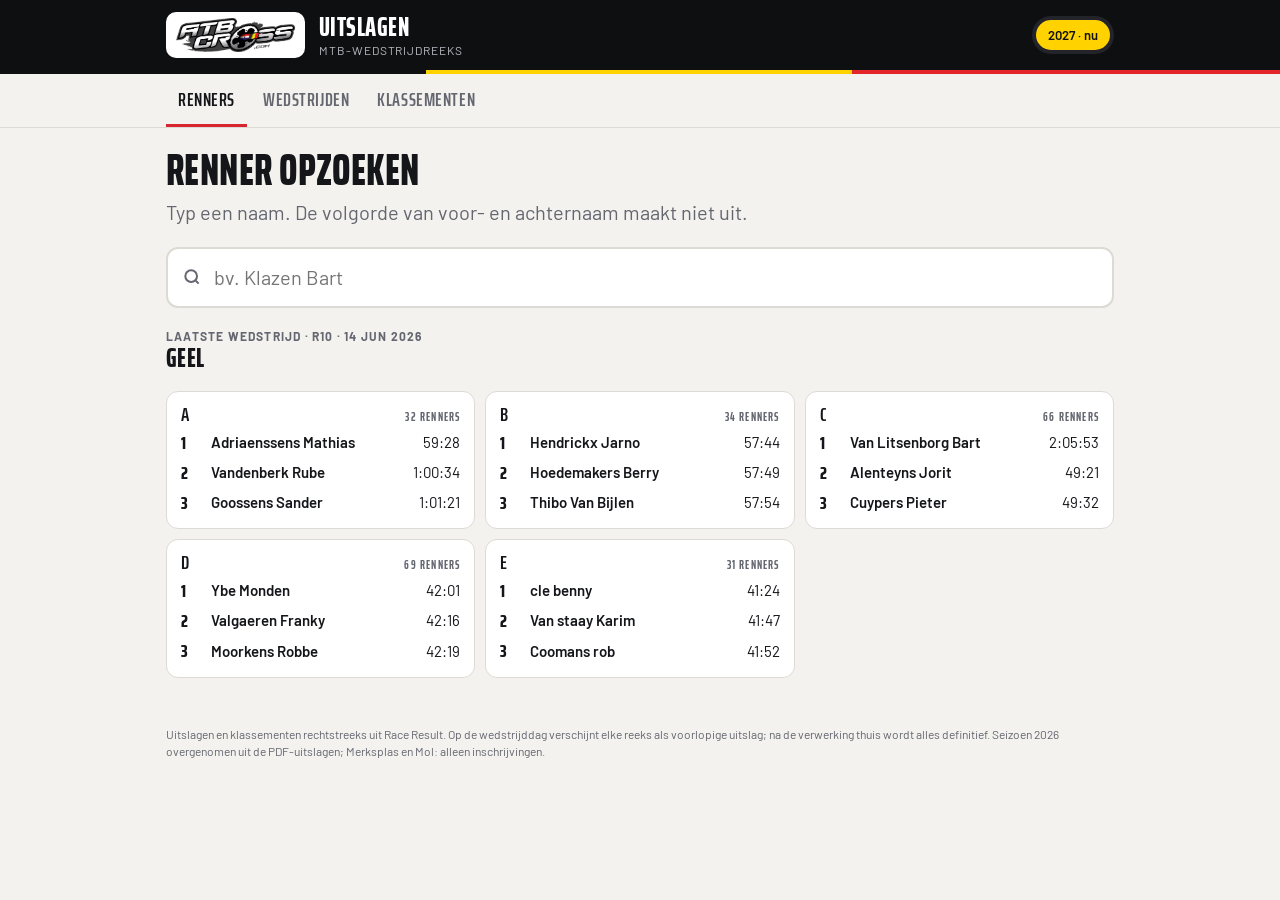
==== index.html @ d796a9c0 "Add files via upload" ====
<!doctype html>
<html lang="nl">
<head>
<meta charset="utf-8">
<meta name="viewport" content="width=device-width,initial-scale=1,viewport-fit=cover">
<title>ATB Cross Uitslagen</title>
<meta name="description" content="Uitslagen en klassementen van ATB Cross, live op de wedstrijddag.">
<link rel="icon" href="icons/icon-192.png">
<link rel="manifest" href="manifest.webmanifest">
<meta name="theme-color" content="#111111">
<link rel="apple-touch-icon" href="icons/apple-touch-icon.png">
<meta name="apple-mobile-web-app-capable" content="yes">
<meta name="mobile-web-app-capable" content="yes">
<meta name="apple-mobile-web-app-status-bar-style" content="black">
<meta name="apple-mobile-web-app-title" content="ATB Cross">
<link rel="preconnect" href="https://fonts.googleapis.com">
<link rel="stylesheet" href="https://fonts.googleapis.com/css2?family=Saira+Extra+Condensed:ital,wght@0,600;0,800;1,800&family=Barlow:wght@400;500;600;700&display=swap">
<style>
/* Layout: kop met logo + seizoen, tabbalk, één kolom inhoud (max 980px); stuurbord-nummers als herkenbaar detail */
:root {
  --bg: #F3F2EE;          /* krijtgrijs, lichte gele zweem */
  --surface: #FFFFFF;
  --ink: #15161A;
  --muted: #646670;
  --line: #DCDAD2;
  --plate: #FFD200;       /* Belgisch geel, zoals in het logo */
  --plate-ink: #111111;
  --red: #D7262D;
  --dag: #C2620A;         /* dagrenner */
  --dag-bg: #FFF0DD;
  --gold: #C9A227; --silver: #9AA0A6; --bronze: #B0723A;
  --head: #0E0F11; --head-ink: #FFFFFF;
  --f-display: "Saira Extra Condensed", "Arial Narrow", "Roboto Condensed", sans-serif;
  --f-body: "Barlow", "Segoe UI", system-ui, sans-serif;
}
@media (prefers-color-scheme: dark) { :root:not([data-theme="light"]) {
  --bg: #111215; --surface: #1B1C21; --ink: #EDEDEA; --muted: #A1A3AB; --line: #2E3038;
  --plate: #FFD200; --plate-ink: #111111; --red: #FF5A5F; --dag: #FFAA55; --dag-bg: #3A2A16;
  --head: #000000; --head-ink: #FFFFFF; color-scheme: dark } }
:root[data-theme="dark"] {
  --bg: #111215; --surface: #1B1C21; --ink: #EDEDEA; --muted: #A1A3AB; --line: #2E3038;
  --plate: #FFD200; --plate-ink: #111111; --red: #FF5A5F; --dag: #FFAA55; --dag-bg: #3A2A16;
  --head: #000000; --head-ink: #FFFFFF; color-scheme: dark }

* { box-sizing: border-box }
body { margin: 0; background: var(--bg); color: var(--ink); font-family: var(--f-body); font-size: 15px; line-height: 1.45 }
body::before { content: ""; position: fixed; inset: 0 0 auto; height: env(safe-area-inset-top, 0px); z-index: 10; background: var(--head) }
.wrap { max-width: 980px; margin: 0 auto; padding-left: max(16px, env(safe-area-inset-left, 0px)); padding-right: max(16px, env(safe-area-inset-right, 0px)) }

header.top { background: var(--head); color: var(--head-ink) }
header.top .wrap { display: flex; align-items: center; gap: 14px; padding-block: 12px; flex-wrap: wrap }
.logo { background: #FFFFFF; border-radius: 10px; padding: 6px 10px; display: flex; align-items: center }
.logo img { height: 34px; display: block }
.brand { display: flex; flex-direction: column; line-height: 1 }
.brand b { font-family: var(--f-display); font-weight: 800; font-size: 26px; letter-spacing: .02em; text-transform: uppercase }
.brand span { font-size: 12px; color: #B9BBC2; letter-spacing: .08em; text-transform: uppercase; margin-top: 4px }
.seizoen { margin-left: auto; display: flex; gap: 6px; background: #22242A; padding: 4px; border-radius: 999px }
.seizoen button { all: unset; cursor: pointer; padding: 6px 12px; border-radius: 999px; font-weight: 600; font-size: 13px; color: #C9CBD1 }
.seizoen button[aria-pressed="true"] { background: var(--plate); color: var(--plate-ink) }
.seizoen button:focus-visible { outline: 2px solid var(--plate); outline-offset: 2px }
.stripe { height: 4px; background: linear-gradient(90deg, #0E0F11 0 33.3%, #FFD200 33.3% 66.6%, #E3242B 66.6%) }

nav.tabs { position: sticky; top: env(safe-area-inset-top, 0px); z-index: 5; background: var(--bg); border-bottom: 1px solid var(--line) }
nav.tabs .wrap { display: flex; gap: 4px; overflow-x: auto }
nav.tabs button { all: unset; cursor: pointer; padding: 12px 12px 10px; font-family: var(--f-display); font-weight: 600; font-size: 19px; letter-spacing: .03em; text-transform: uppercase; color: var(--muted); border-bottom: 3px solid transparent; white-space: nowrap }
nav.tabs button[aria-selected="true"] { color: var(--ink); border-bottom-color: var(--red) }
nav.tabs button:focus-visible { outline: 2px solid var(--red); outline-offset: -2px }

main .wrap { padding-block: 20px 48px; display: flex; flex-direction: column; gap: 20px }
h1, h2, h3 { font-family: var(--f-display); font-weight: 800; text-transform: uppercase; letter-spacing: .01em; line-height: 1; margin: 0; text-wrap: balance }
h1 { font-size: clamp(30px, 6vw, 44px) }
h2 { font-size: 26px }
h3 { font-size: 20px; font-weight: 600 }
.sub { color: var(--muted); margin: 6px 0 0; font-size: 20px; line-height: 1.45 }
.eyebrow { font-size: 12px; font-weight: 700; letter-spacing: .1em; text-transform: uppercase; color: var(--muted) }

.zoek { position: relative }
.zoek input { width: 100%; font: inherit; font-size: 20px; padding: 14px 16px 14px 46px; border-radius: 12px; border: 2px solid var(--line); background: var(--surface); color: var(--ink) }
.zoek input:focus { outline: none; border-color: var(--plate) }
.zoek svg { position: absolute; left: 16px; top: 50%; transform: translateY(-50%); width: 20px; height: 20px; color: var(--muted) }

.lijst { background: var(--surface); border: 1px solid var(--line); border-radius: 12px; overflow: hidden }
.lijst > * + * { border-top: 1px solid var(--line) }
.item { display: grid; grid-template-columns: auto 1fr auto; gap: 12px; align-items: center; padding: 10px 14px; cursor: pointer; background: none; border: 0; width: 100%; text-align: left; font: inherit; color: inherit }
.item:hover, .item:focus-visible { background: color-mix(in srgb, var(--plate) 14%, var(--surface)); outline: none }
.item .naam { font-weight: 600; min-width: 0 }
.item .meta { color: var(--muted); font-size: 13px }
.item .rechts { text-align: right; font-size: 13px; color: var(--muted); font-variant-numeric: tabular-nums }

/* stuurbord: geel bord met zwart nummer */
.plate { display: inline-flex; align-items: center; justify-content: center; min-width: 46px; height: 32px; padding: 0 6px; border-radius: 6px 6px 10px 10px; background: var(--plate); color: var(--plate-ink); font-family: var(--f-display); font-weight: 800; font-size: 20px; font-variant-numeric: tabular-nums; border: 2px solid #111; box-shadow: inset 0 -3px 0 rgba(0,0,0,.12) }
.plate.dag { background: #FFFFFF; border-style: dashed }
.chip { display: inline-block; font-size: 11px; font-weight: 700; letter-spacing: .06em; text-transform: uppercase; padding: 2px 7px; border-radius: 999px; border: 1px solid var(--line); color: var(--muted); white-space: nowrap }
.chip.dag { background: var(--dag-bg); color: var(--dag); border-color: transparent }
.chip.kl { color: var(--ink) }

.profiel { display: flex; flex-direction: column; gap: 18px }
.profiel-kop { display: flex; gap: 16px; align-items: flex-start; flex-wrap: wrap }
.profiel-kop .info { min-width: 0; flex: 1 }
.terug { all: unset; cursor: pointer; color: var(--muted); font-weight: 600; font-size: 14px }
.terug:focus-visible { outline: 2px solid var(--red) }
.cijfers { display: grid; grid-template-columns: repeat(4, minmax(0, 1fr)); gap: 10px }
.cijfer { background: var(--surface); border: 1px solid var(--line); border-radius: 12px; padding: 12px 14px }
.cijfer b { display: block; font-family: var(--f-display); font-weight: 800; font-size: 34px; line-height: 1; font-variant-numeric: tabular-nums }
.cijfer span { font-size: 12px; color: var(--muted); text-transform: uppercase; letter-spacing: .06em; font-weight: 600 }
.cijfer.dag b { color: var(--dag) }
@media (max-width: 560px) { .cijfers { grid-template-columns: repeat(2, minmax(0, 1fr)) } }

.seizoensblok { display: flex; flex-direction: column; gap: 10px }
.seizoensblok.vorig { opacity: .92 }
.seizoenslabel { display: flex; align-items: center; gap: 10px }
.seizoenslabel .chip.nu { background: var(--plate); color: var(--plate-ink); border-color: transparent }

.tabel-wrap { overflow-x: auto; background: var(--surface); border: 1px solid var(--line); border-radius: 12px }
table { width: 100%; border-collapse: collapse; font-variant-numeric: tabular-nums }
th { text-align: left; font-size: 11px; letter-spacing: .08em; text-transform: uppercase; color: var(--muted); font-weight: 700; padding: 10px 12px; border-bottom: 1px solid var(--line); white-space: nowrap }
td { padding: 8px 12px; border-bottom: 1px solid var(--line); vertical-align: middle }
tr:last-child td { border-bottom: 0 }
td.pl { font-family: var(--f-display); font-weight: 800; font-size: 22px; width: 52px }
td.pl.p1 { color: var(--gold) } td.pl.p2 { color: var(--silver) } td.pl.p3 { color: var(--bronze) }
td.r, th.r { text-align: right; white-space: nowrap }
td.naamcel { font-weight: 600; min-width: 160px }
td.naamcel button { all: unset; cursor: pointer; border-bottom: 1px dotted var(--muted) }
td.naamcel button:hover, td.naamcel button:focus-visible { color: var(--red); border-bottom-color: var(--red) }
td.club { color: var(--muted); font-size: 13px }
tr.dagrij td { background: var(--dag-bg) }

.wedstrijden { display: grid; grid-template-columns: repeat(auto-fill, minmax(200px, 1fr)); gap: 10px }
.wedstrijd { all: unset; cursor: pointer; background: var(--surface); border: 1px solid var(--line); border-radius: 12px; padding: 12px 14px; display: flex; flex-direction: column; gap: 4px }
.wedstrijd:hover, .wedstrijd:focus-visible { border-color: var(--plate); outline: none }
.wedstrijd .nr { font-family: var(--f-display); font-weight: 800; color: var(--red); font-size: 15px; letter-spacing: .06em }
.wedstrijd .pl { font-family: var(--f-display); font-weight: 800; font-size: 24px; text-transform: uppercase; line-height: 1 }
.wedstrijd .meta { font-size: 13px; color: var(--muted) }
.wedstrijd[aria-current="true"] { border-color: var(--red); box-shadow: inset 0 0 0 1px var(--red) }

.klassen { display: flex; gap: 6px; flex-wrap: wrap }
.klassen button { all: unset; cursor: pointer; padding: 6px 14px; border-radius: 8px; border: 1px solid var(--line); background: var(--surface); font-family: var(--f-display); font-weight: 800; font-size: 18px }
.klassen button[aria-pressed="true"] { background: var(--ink); color: var(--bg); border-color: var(--ink) }
.klassen button:focus-visible { outline: 2px solid var(--red); outline-offset: 2px }

.podiums { display: grid; grid-template-columns: repeat(auto-fill, minmax(260px, 1fr)); gap: 10px }
.podium { background: var(--surface); border: 1px solid var(--line); border-radius: 12px; padding: 12px 14px; display: flex; flex-direction: column; gap: 6px }
.podium h3 { display: flex; justify-content: space-between; align-items: baseline }
.podium ol { list-style: none; margin: 0; padding: 0; display: flex; flex-direction: column; gap: 4px }
.podium li { display: grid; grid-template-columns: 22px 1fr auto; gap: 8px; align-items: center }
.podium li b { font-family: var(--f-display); font-weight: 800; font-size: 18px }
.podium li button { all: unset; cursor: pointer; font-weight: 600; min-width: 0; overflow: hidden; text-overflow: ellipsis; white-space: nowrap }
.podium li button:hover, .podium li button:focus-visible { color: var(--red) }

.leeg { background: var(--surface); border: 1px dashed var(--line); border-radius: 12px; padding: 22px; color: var(--muted) }
.leeg h3 { color: var(--ink); margin-bottom: 6px }
.info-kaarten { display: grid; grid-template-columns: repeat(auto-fit, minmax(230px, 1fr)); gap: 10px }
.info-kaarten .leeg p { margin: 6px 0 0 }
footer { color: var(--muted); font-size: 12px; padding-block: 0 32px }
@media (prefers-reduced-motion: no-preference) { .fade { animation: fade .18s ease-out } @keyframes fade { from { opacity: .4 } to { opacity: 1 } } }

/* live-balk, voorlopig, klassementen */
.live:empty { display: none }
.live { background: #FFF4D6; color: #3B2F00; border-bottom: 1px solid #F0D27A; font-size: 17px }
.live .wrap { display: flex; align-items: center; gap: 8px; padding-block: 8px; flex-wrap: wrap }
.live button { all: unset; cursor: pointer; margin-left: auto; font-weight: 700; background: #111; color: #FFD200; padding: 4px 12px; border-radius: 999px }
.live button:focus-visible { outline: 2px solid var(--red); outline-offset: 2px }
.puls { width: 10px; height: 10px; border-radius: 50%; background: var(--red); flex: none }
@media (prefers-reduced-motion: no-preference) { .puls { animation: puls 1.4s ease-in-out infinite } @keyframes puls { 50% { opacity: .25 } } }
.chip.voorlopig { background: #FFF0DD; color: #A0520A; border-color: transparent }
.melding { background: #FFF0DD; color: #6B3A08; border-radius: 12px; padding: 14px 18px; font-size: 19px; line-height: 1.5 }
.klassen button small { font-family: var(--f-body); font-weight: 500; font-size: 12px; opacity: .7 }
.klassen .stip { display: inline-block; width: 8px; height: 8px; border-radius: 50%; background: #E08A1E; margin-left: 6px; vertical-align: middle }
.soorten { display: flex; gap: 6px; flex-wrap: wrap }
.soorten button { all: unset; cursor: pointer; padding: 8px 16px; border-radius: 999px; border: 1px solid var(--line); background: var(--surface); font-weight: 700; font-size: 14px }
.soorten button[aria-selected="true"] { background: var(--plate); color: var(--plate-ink); border-color: #111 }
.soorten button:focus-visible { outline: 2px solid var(--red); outline-offset: 2px }
.uitleg { color: var(--ink); font-size: 19px; line-height: 1.55; max-width: 72ch }
@media (max-width: 560px) { .sub, .uitleg, .melding { font-size: 17px } }
table.stand td.r, table.stand th.r { padding-inline: 8px }
td.totaal { font-family: var(--f-display); font-weight: 800; font-size: 20px }
td.telt-niet { color: var(--muted); text-decoration: line-through; opacity: .7 }
td.wissel { font-style: italic }
tr.onofficieel td { color: var(--muted) }
tr.onofficieel .plate { opacity: .6 }
tr.scheiding td { background: var(--bg); font-size: 12px; font-weight: 700; letter-spacing: .06em; text-transform: uppercase; color: var(--muted) }
.link { all: unset; cursor: pointer; font-weight: 600 }
.link:hover, .link:focus-visible { color: var(--red) }
td .meta { color: var(--muted); font-size: 12px; font-weight: 400 }
table.rondes td.ronde { color: var(--muted); font-size: 13px; padding-inline: 7px }
table.rondes td.tijd { font-weight: 700 }
@media (max-width: 560px) { table.rondes .nrcol, table.rondes .catcol { display: none } table.rondes td, table.rondes th { padding-inline: 6px } }
.snelst { background: var(--plate); color: var(--plate-ink); border-radius: 4px; padding: 1px 5px; font-weight: 700 }
@media (max-width: 560px) { table.stand .nrcol { display: none } table.stand td, table.stand th { padding-inline: 6px } td.naamcel { min-width: 130px } }
</style>
</head>
<body>
<header class="top">
  <div class="wrap">
    <div class="logo"><img alt="ATB Cross" src="logo.png"></div>
    <div class="brand"><b>Uitslagen</b><span>MTB-wedstrijdreeks</span></div>
    <div class="seizoen" role="group" aria-label="Seizoen" id="seizoenen"></div>
  </div>
  <div class="stripe"></div>
</header>
<div class="live" id="live" aria-live="polite"></div>
<nav class="tabs" aria-label="Onderdelen"><div class="wrap" role="tablist" id="tabs"></div></nav>
<main><div class="wrap" id="app"><div class="leeg">Uitslagen laden…</div></div></main>
<footer><div class="wrap">Uitslagen en klassementen rechtstreeks uit Race Result. Op de wedstrijddag verschijnt elke reeks als voorlopige uitslag; na de verwerking thuis wordt alles definitief. Seizoen 2026 overgenomen uit de PDF-uitslagen; Merksplas en Mol: alleen inschrijvingen.</div></footer>
<script>
// ATB Cross Uitslagen: leest de gegevens uit data/*.json (geplaatst door het ATB Timing-programma)
const KLASSEN = ['A', 'A40+', 'B', 'B50+', 'C', 'D', 'E'];
const MAAND = ['jan', 'feb', 'mrt', 'apr', 'mei', 'jun', 'jul', 'aug', 'sep', 'okt', 'nov', 'dec'];
const app = document.getElementById('app');
const VERVERS_MS = 60000;

// ---------- hulpjes
const norm = s => (s || '').normalize('NFD').replace(/[̀-ͯ]/g, '').toLowerCase().replace(/[^a-z0-9 ]/g, ' ').replace(/\s+/g, ' ').trim();
const sleutel = s => norm(s).split(' ').sort().join(' ');
const slug = s => sleutel(s).replace(/ /g, '-');
const esc = s => String(s ?? '').replace(/[&<>"]/g, c => ({ '&': '&amp;', '<': '&lt;', '>': '&gt;', '"': '&quot;' }[c]));
const datum = d => { if (!d) return ''; const [y, m, dd] = d.split('-'); return `${+dd} ${MAAND[+m - 1]} ${y}`; };
const uur = t => { try { const d = new Date(t); return isNaN(d) ? '' : d.toTimeString().slice(0, 5); } catch (e) { return ''; } };
const rnr = r => 'R' + String(r).padStart(2, '0');
const plate = (bib, dag) => `<span class="plate${dag ? ' dag' : ''}" title="${dag ? 'Reservestuurbord (dagrenner)' : 'Stuurbord'}">${bib}</span>`;
const plaats = pl => pl ? pl : '–';
const klOrde = k => { const i = KLASSEN.indexOf(k); return i < 0 ? 99 : i; };

async function haal(pad) {
  const r = await fetch(pad + (pad.includes('?') ? '&' : '?') + 't=' + Date.now(), { cache: 'no-store' });
  if (!r.ok) throw new Error(pad + ': ' + r.status);
  return r.json();
}

// ---------- gegevens
let HUIDIG = new Date().getFullYear(), DATA = null, KLAS = {}, rijen = [], renners = new Map(), perSlug = new Map(), seizoenen = [];
function verwerk(index, seizoensData, klassementen) {
  HUIDIG = index.huidig;
  const races = [], rows = [];
  for (const sd of seizoensData) {
    if (!sd) continue;
    for (const w of sd.wedstrijden || []) {
      const st = Object.values(w.klassen || {}).map(k => k.status);
      const race = { s: sd.seizoen, r: w.r, d: w.d, n: w.n, u: !w.alleenInschrijving, c: (w.rijen || []).length, klassen: w.klassen || {},
        voorlopig: st.includes('voorlopig'), bijgewerkt: Object.values(w.klassen || {}).map(k => k.tijd).filter(Boolean).sort().pop() };
      races.push(race);
      for (const x of w.rijen || []) rows.push([races.length - 1, ...x]);
    }
  }
  DATA = { races, rows };
  KLAS = klassementen;
  rijen = rows.map(([w, bib, naam, kl, club, cat, pl, ro, tijd, rt]) => {
    const race = races[w];
    return { race, w, bib, naam, kl, club, cat, pl, ro, tijd, rt: Array.isArray(rt) ? rt : [], dag: cat === 'DAG', key: sleutel(naam), s: race.s, voorlopig: (race.klassen[kl] || {}).status === 'voorlopig' };
  });
  renners = new Map();
  for (const r of rijen) {
    if (!renners.has(r.key)) renners.set(r.key, { key: r.key, namen: new Map(), clubs: new Map(), rijen: [] });
    const p = renners.get(r.key);
    p.rijen.push(r);
    p.namen.set(r.naam, (p.namen.get(r.naam) || 0) + 1);
    if (r.club) p.clubs.set(r.club, (p.clubs.get(r.club) || 0) + 1);
  }
  const meest = m => [...m.entries()].sort((a, b) => b[1] - a[1])[0]?.[0] || '';
  for (const p of renners.values()) { p.naam = meest(p.namen); p.club = meest(p.clubs); p.slug = slug(p.naam); }
  perSlug = new Map([...renners.values()].map(p => [p.slug, p]));
  seizoenen = [...new Set([HUIDIG, ...index.seizoenen, ...races.map(r => r.s)])].sort((a, b) => b - a);
}
async function laadAlles() {
  const index = await haal('data/index.json');
  const sd = await Promise.all(index.seizoenen.map(s => haal(`data/uitslagen_${s}.json`).catch(() => null)));
  const kl = {};
  await Promise.all(index.seizoenen.map(s => haal(`data/klassementen_${s}.json`).then(k => { kl[s] = k; }).catch(() => {})));
  verwerk(index, sd, kl);
}

// ---------- toestand
let st = { tab: 'renners', seizoen: null, zoek: '', renner: null, wedstrijd: null, klasse: null, stand: 'kampioenschap', standKlasse: null };

// ---------- kop: seizoenen en tabs
function tekenKop() {
  document.getElementById('seizoenen').innerHTML = seizoenen.map(s =>
    `<button type="button" aria-pressed="${s === st.seizoen}" data-s="${s}">${s}${s === HUIDIG ? ' · nu' : ''}</button>`).join('');
  const tabs = [['renners', 'Renners'], ['wedstrijden', 'Wedstrijden'], ['klassementen', 'Klassementen']];
  document.getElementById('tabs').innerHTML = tabs.map(([k, t]) =>
    `<button type="button" role="tab" aria-selected="${k === st.tab}" data-tab="${k}">${t}</button>`).join('');
  const live = DATA.races.find(r => r.s === HUIDIG && r.voorlopig);
  document.getElementById('live').innerHTML = live ? `<div class="wrap"><span class="puls" aria-hidden="true"></span>
    <b>${esc(live.n)}</b>&nbsp;· uitslagen komen per reeks binnen (voorlopig) · laatst om ${uur(live.bijgewerkt)}
    <button type="button" data-live="${DATA.races.indexOf(live)}">Bekijk</button></div>` : '';
}
document.getElementById('seizoenen').addEventListener('click', e => {
  const b = e.target.closest('button'); if (!b) return;
  st.seizoen = +b.dataset.s; st.wedstrijd = null; st.klasse = null; st.standKlasse = null;
  try { localStorage.setItem('atb-seizoen', st.seizoen); } catch (e) {}
  teken();
});
document.getElementById('tabs').addEventListener('click', e => {
  const b = e.target.closest('button'); if (!b) return;
  st.tab = b.dataset.tab; st.renner = null; if (st.tab !== 'wedstrijden') st.wedstrijd = null;
  zetHash(st.tab); teken();
});
document.getElementById('live').addEventListener('click', e => {
  const b = e.target.closest('[data-live]'); if (!b) return;
  st.tab = 'wedstrijden'; st.wedstrijd = +b.dataset.live; st.seizoen = DATA.races[st.wedstrijd].s; st.klasse = null; zetHash('wedstrijden'); teken();
});
function zetHash(h) { try { history.replaceState(null, '', '#' + h); } catch (e) {} }

// ---------- renners
function tekenRenners() {
  if (st.renner) return tekenProfiel(perSlug.get(st.renner));
  const q = norm(st.zoek);
  let html = `<div><h1>Renner opzoeken</h1><p class="sub">Typ een naam. De volgorde van voor- en achternaam maakt niet uit.</p></div>
    <div class="zoek"><svg viewBox="0 0 24 24" fill="none" stroke="currentColor" stroke-width="2.4" aria-hidden="true"><circle cx="11" cy="11" r="7"/><path d="m20 20-3.5-3.5"/></svg>
    <input id="zoekveld" type="search" autocomplete="off" placeholder="bv. Klazen Bart" value="${esc(st.zoek)}" aria-label="Naam van de renner"></div>`;
  if (q.length >= 2) {
    const woorden = q.split(' ').filter(w => w.length >= 2);
    const hits = [...renners.values()].filter(p => woorden.every(w => (' ' + p.key + ' ').includes(w) || norm(p.naam).includes(w)))
      .sort((a, b) => b.rijen.length - a.rijen.length).slice(0, 40);
    html += hits.length ? `<div class="lijst" id="hits">${hits.map(p => {
      const dag = p.rijen.filter(r => r.dag).length;
      const kl = [...new Set(p.rijen.map(r => r.kl).filter(Boolean))].sort((a, b) => klOrde(a) - klOrde(b)).join(' · ');
      return `<button class="item" type="button" data-r="${p.slug}">${plate(p.rijen[0].bib, p.rijen[0].dag)}
        <span class="naam">${esc(p.naam)}<br><span class="meta">${esc(p.club || 'geen club')} · ${esc(kl)}</span></span>
        <span class="rechts">${p.rijen.length} wedstr.${dag ? `<br><span class="chip dag">${dag}× dag</span>` : ''}</span></button>`;
    }).join('')}</div>` : `<div class="leeg"><h3>Niemand gevonden</h3>Geen renner met “${esc(st.zoek)}”. Nooit eerder gereden, of anders geschreven? Probeer een deel van de naam.</div>`;
  } else {
    html += tekenPodiums();
  }
  app.innerHTML = html;
  const z = document.getElementById('zoekveld');
  z.addEventListener('input', () => { st.zoek = z.value; const pos = z.selectionStart; tekenRenners(); const n = document.getElementById('zoekveld'); n.focus(); n.setSelectionRange(pos, pos); });
}
function tekenPodiums() {
  const races = DATA.races.filter(r => r.s === st.seizoen && r.u);
  if (!races.length) return `<div class="leeg"><h3>Seizoen ${st.seizoen}: nog geen uitslagen</h3>Na elke reeks verschijnt hier het podium per klasse. Zoek intussen een renner: je ziet ook zijn uitslagen van vorige seizoenen.</div>`;
  const laatste = races[races.length - 1], w = DATA.races.indexOf(laatste);
  const perKl = groepeer(rijen.filter(r => r.w === w));
  return `<div><div class="eyebrow">${laatste.voorlopig ? 'Nu bezig' : 'Laatste wedstrijd'} · ${rnr(laatste.r)} · ${datum(laatste.d)}</div><h2>${esc(laatste.n)}</h2></div>
    <div class="podiums">${perKl.map(([kl, rs]) => `<div class="podium"><h3>${esc(kl)} <span class="eyebrow">${rs.length} renners${(laatste.klassen[kl] || {}).status === 'voorlopig' ? ' · <span class="chip voorlopig">voorlopig</span>' : ''}</span></h3><ol>${
      rs.filter(r => r.pl).slice(0, 3).map(r => `<li><b>${r.pl}</b><button type="button" data-r="${slug(r.naam)}">${esc(r.naam)}</button>${r.dag ? '<span class="chip dag">dag</span>' : `<span class="meta">${esc(r.tijd)}</span>`}</li>`).join('')}</ol></div>`).join('')}</div>`;
}
function groepeer(rs) {
  const m = new Map();
  for (const r of rs) { if (!m.has(r.kl)) m.set(r.kl, []); m.get(r.kl).push(r); }
  for (const v of m.values()) v.sort((a, b) => (a.pl || 999) - (b.pl || 999) || a.naam.localeCompare(b.naam));
  return [...m.entries()].sort((a, b) => klOrde(a[0]) - klOrde(b[0]));
}
function tekenProfiel(p) {
  if (!p) { st.renner = null; return tekenRenners(); }
  const kl = [...new Set(p.rijen.map(r => r.kl).filter(Boolean))].sort((a, b) => klOrde(a) - klOrde(b));
  const blokken = seizoenen.map(s => {
    const rs = p.rijen.filter(r => r.s === s).sort((a, b) => b.race.r - a.race.r);
    const nu = s === HUIDIG;
    const titel = `<div class="seizoenslabel"><h2>Seizoen ${s}</h2><span class="chip${nu ? ' nu' : ''}">${nu ? 'huidig seizoen' : 'vorig seizoen'}</span></div>`;
    if (!rs.length) return `<section class="seizoensblok${nu ? '' : ' vorig'}">${titel}<div class="leeg">${nu ? 'Nog geen wedstrijden gereden in ' + s + '.' : 'Niet gereden in ' + s + '.'}</div></section>`;
    const metPl = rs.filter(r => r.pl), dag = rs.filter(r => r.dag).length;
    const beste = metPl.length ? Math.min(...metPl.map(r => r.pl)) : '–';
    const top3 = metPl.filter(r => r.pl <= 3).length;
    const stand = standVan(s, p);
    return `<section class="seizoensblok${nu ? '' : ' vorig'}">${titel}
      <div class="cijfers"><div class="cijfer"><b>${new Set(rs.map(r => r.race.r)).size}</b><span>wedstrijden</span></div>
        <div class="cijfer"><b>${beste}</b><span>beste plaats</span></div>
        <div class="cijfer"><b>${stand ? (stand.kampRang || '–') : top3}</b><span>${stand ? 'kampioenschap ' + esc(stand.kl) : 'keer podium'}</span></div>
        <div class="cijfer${dag ? ' dag' : ''}"><b>${dag}</b><span>als dagrenner</span></div></div>
      <div class="tabel-wrap"><table><thead><tr><th>Pl.</th><th>Wedstrijd</th><th>Klasse</th><th>Nr.</th><th class="r">Rondes</th><th class="r">Tijd</th><th></th></tr></thead><tbody>${
        rs.map(r => `<tr class="${r.dag ? 'dagrij' : ''}"><td class="pl ${r.pl && r.pl <= 3 ? 'p' + r.pl : ''}">${plaats(r.pl)}</td>
          <td><button type="button" class="link" data-w="${r.w}">${rnr(r.race.r)} ${esc(r.race.n)}</button><br><span class="meta">${datum(r.race.d)}</span></td>
          <td><span class="chip kl">${esc(r.kl)}</span>${r.voorlopig ? ' <span class="chip voorlopig">voorlopig</span>' : ''}</td><td>${plate(r.bib, r.dag)}</td>
          <td class="r">${r.ro || '–'}</td><td class="r">${esc(r.tijd) || (r.race.u ? '–' : 'inschrijving')}</td>
          <td>${r.dag ? '<span class="chip dag">dagrenner</span>' : esc(r.cat)}</td></tr>`).join('')}</tbody></table></div></section>`;
  }).join('');
  app.innerHTML = `<button class="terug" type="button" id="terug">← Terug naar zoeken</button>
    <div class="profiel fade"><div class="profiel-kop">${plate(p.rijen[0].bib, p.rijen[0].dag)}
      <div class="info"><h1>${esc(p.naam)}</h1><p class="sub">${esc(p.club || 'geen club')} · klasse ${esc(kl.join(' · ') || '–')}</p></div></div>${blokken}</div>`;
  document.getElementById('terug').addEventListener('click', () => { st.renner = null; zetHash('renners'); teken(); });
}
function standVan(s, p) {
  const k = KLAS[s]; if (!k) return null;
  return k.renners.find(x => sleutel(x.naam) === p.key) || null;
}

// ---------- wedstrijden
function tekenWedstrijden() {
  const races = DATA.races.map((r, i) => ({ ...r, i })).filter(r => r.s === st.seizoen);
  if (!races.length) { app.innerHTML = `<div><h1>Wedstrijden ${st.seizoen}</h1></div><div class="leeg"><h3>Het seizoen ${st.seizoen} is nog niet begonnen</h3>Op de wedstrijddag verschijnt hier de uitslag van elke reeks zodra ze gereden is.</div>`; return; }
  if (st.wedstrijd == null || DATA.races[st.wedstrijd]?.s !== st.seizoen) st.wedstrijd = races.filter(r => r.u).slice(-1)[0]?.i ?? races[0].i;
  const w = DATA.races[st.wedstrijd];
  const groepen = groepeer(rijen.filter(r => r.w === st.wedstrijd));
  if (!st.klasse || !groepen.some(g => g[0] === st.klasse)) st.klasse = groepen[0]?.[0];
  const rs = (groepen.find(g => g[0] === st.klasse) || [null, []])[1];
  const kst = w.klassen[st.klasse] || {};
  const meta = r => r.voorlopig ? `<span class="chip voorlopig">bezig</span> ${Object.keys(r.klassen).length} kl.` : (r.u ? r.c + ' renners' : 'geen uitslag');
  app.innerHTML = `<div><h1>Wedstrijden ${st.seizoen}</h1><p class="sub">${races.length} wedstrijden. Kies een wedstrijd en een klasse.</p></div>
    <div class="wedstrijden">${races.map(r => `<button type="button" class="wedstrijd" data-w="${r.i}" aria-current="${r.i === st.wedstrijd}">
      <span class="nr">${rnr(r.r)}</span><span class="pl">${esc(r.n)}</span><span class="meta">${datum(r.d)} · ${meta(r)}</span></button>`).join('')}</div>
    <div class="fade" style="display:flex;flex-direction:column;gap:12px">
      <div><div class="eyebrow">${rnr(w.r)} · ${datum(w.d)}</div><h2>${esc(w.n)}${w.u ? '' : ' · inschrijvingen'}</h2>${w.u ? '' : '<p class="sub">Van deze wedstrijd is geen uitslag beschikbaar, alleen de lijst van ingeschreven renners.</p>'}</div>
      <div class="klassen" role="group" aria-label="Klasse">${groepen.map(([k, v]) => `<button type="button" data-k="${esc(k)}" aria-pressed="${k === st.klasse}">${esc(k)} <small>${v.length}</small>${(w.klassen[k] || {}).status === 'voorlopig' ? '<i class="stip" title="voorlopig"></i>' : ''}</button>`).join('')}</div>
      ${kst.status === 'voorlopig' ? `<div class="melding"><b>Voorlopige uitslag</b> (${uur(kst.tijd)}). Correcties van de wedstrijddag (nummerwissels, handmatige doorkomsten) volgen in de definitieve uitslag.</div>` : ''}
      ${tabelUitslag(rs)}</div>`;
}
const sec = t => { if (!t) return Infinity; return t.split(':').reduce((a, x) => a * 60 + (+x || 0), 0); };
function tabelUitslag(rs) {
  const nR = Math.max(0, ...rs.map(r => r.rt.length));
  if (!nR) return `<div class="tabel-wrap"><table><thead><tr><th>Pl.</th><th>Nr.</th><th>Naam</th><th>Club</th><th>Cat.</th><th class="r">Rondes</th><th class="r">Tijd</th></tr></thead><tbody>${
    rs.map(r => `<tr class="${r.dag ? 'dagrij' : ''}"><td class="pl ${r.pl && r.pl <= 3 ? 'p' + r.pl : ''}">${plaats(r.pl)}</td><td>${plate(r.bib, r.dag)}</td>
      <td class="naamcel"><button type="button" data-r="${slug(r.naam)}">${esc(r.naam)}</button></td><td class="club">${esc(r.club)}</td>
      <td>${r.dag ? '<span class="chip dag">dag</span>' : esc(r.cat)}</td><td class="r">${r.ro || '–'}</td><td class="r">${esc(r.tijd) || '–'}</td></tr>`).join('')}</tbody></table></div>`;
  // met rondetijden: club onder de naam, een kolom per ronde; snelste ronde van de klasse in het geel
  const snelst = Math.min(...rs.flatMap(r => r.rt.map(sec)));
  return `<p class="uitleg">Rondetijden per renner. <span class="snelst">Geel</span> = snelste ronde van de klasse. Schuif de tabel opzij om alle rondes te zien.</p>
    <div class="tabel-wrap"><table class="rondes"><thead><tr><th>Pl.</th><th class="nrcol">Nr.</th><th>Naam</th><th class="catcol">Cat.</th>${
    Array.from({ length: nR }, (_, i) => `<th class="r">R${i + 1}</th>`).join('')}<th class="r">Tijd</th></tr></thead><tbody>${
    rs.map(r => `<tr class="${r.dag ? 'dagrij' : ''}"><td class="pl ${r.pl && r.pl <= 3 ? 'p' + r.pl : ''}">${plaats(r.pl)}</td><td class="nrcol">${plate(r.bib, r.dag)}</td>
      <td class="naamcel"><button type="button" data-r="${slug(r.naam)}">${esc(r.naam)}</button>${r.club ? `<br><span class="meta">${esc(r.club)}</span>` : ''}</td>
      <td class="catcol">${r.dag ? '<span class="chip dag">dag</span>' : esc(r.cat)}</td>${
      Array.from({ length: nR }, (_, i) => { const t = r.rt[i] || ''; return `<td class="r ronde">${t && sec(t) === snelst ? `<span class="snelst">${esc(t)}</span>` : (esc(t) || '')}</td>`; }).join('')}
      <td class="r tijd">${esc(r.tijd) || '–'}</td></tr>`).join('')}</tbody></table></div>`;
}

// ---------- klassementen
const STANDEN = [['kampioenschap', 'Kampioenschap'], ['regelmaat', 'Regelmatigheid'], ['team', 'Teamklassement']];
function tekenKlassementen() {
  const k = KLAS[st.seizoen];
  const kop = `<div><h1>Klassementen ${st.seizoen}</h1>${k ? `<p class="sub">Stand na wedstrijd ${k.naWedstrijd} (${esc(k.plaats)}) · bijgewerkt ${datum((k.bijgewerkt || '').slice(0, 10))}</p>` : ''}</div>
    <div class="soorten" role="tablist">${STANDEN.map(([s, t]) => `<button type="button" role="tab" data-stand="${s}" aria-selected="${s === st.stand}">${t}</button>`).join('')}</div>`;
  if (!k) {
    app.innerHTML = kop + `<div class="leeg"><h3>Nog geen klassementen voor ${st.seizoen}</h3>De klassementen komen hier na de verwerking van de eerste wedstrijd.</div>`;
    return;
  }
  const n = k.gereden;
  const naamW = i => (k.wedstrijden.find(x => x.r === i + 1) || {}).n || '';
  const wKop = Array.from({ length: n }, (_, i) => `<th class="r" title="${esc(naamW(i))}">${rnr(i + 1)}</th>`).join('');
  if (st.stand === 'team') {
    const t = k.team || [];
    app.innerHTML = kop + (t.length ? `<div class="uitleg">Per club per wedstrijd: beste STA, tweede STA, beste SEN en beste DAM/VET. De plaats van de club telt; het laagste totaal wint.</div>
      <div class="tabel-wrap"><table class="stand"><thead><tr><th>Pl.</th><th>Club</th>${wKop}<th class="r">Totaal</th></tr></thead><tbody>${
        t.map(x => `<tr><td class="pl ${x.rang <= 3 ? 'p' + x.rang : ''}">${x.rang}</td><td class="naamcel">${esc(x.club)}</td>${
          Array.from({ length: n }, (_, i) => `<td class="r">${x.w[i] ?? '–'}</td>`).join('')}<td class="r totaal">${x.totaal}</td></tr>`).join('')}</tbody></table></div>`
      : `<div class="leeg"><h3>Geen teamklassement</h3>Het teamklassement is nog niet gepubliceerd.</div>`);
    return;
  }
  const isKamp = st.stand === 'kampioenschap';
  const klassen = [...new Set(k.renners.map(r => r.kl))].sort((a, b) => klOrde(a) - klOrde(b));
  if (!st.standKlasse || !klassen.includes(st.standKlasse)) st.standKlasse = klassen[0];
  const tellendNu = Math.min(n, k.tellend || n);
  let rs = k.renners.filter(r => r.kl === st.standKlasse);
  const rang = r => isKamp ? r.kampRang : r.regelRang, totaal = r => isKamp ? r.kamp : r.regel;
  rs.sort((a, b) => (rang(a) || 9999) - (rang(b) || 9999) || totaal(a) - totaal(b) || a.naam.localeCompare(b.naam));
  // welke wedstrijden tellen niet mee (doorstreept)
  const telNiet = r => {
    const w = r.w.map((v, i) => ({ v: v ?? 80, i })).sort((a, b) => b.v - a.v || b.i - a.i);
    const weg = isKamp ? Math.max(0, n - tellendNu) : (n > 1 ? 1 : 0);
    return new Set(w.slice(0, weg).map(x => x.i));
  };
  const rij = r => { const tn = telNiet(r); return `<tr class="${!isKamp || r.officieel ? '' : 'onofficieel'}"><td class="pl ${rang(r) && rang(r) <= 3 ? 'p' + rang(r) : ''}">${rang(r) || '–'}</td>
    <td class="nrcol">${plate(r.bib)}</td><td class="naamcel"><button type="button" data-r="${slug(r.naam)}">${esc(r.naam)}</button><br><span class="meta">${esc(r.club)}</span></td>${
    Array.from({ length: n }, (_, i) => { const v = r.w[i]; return `<td class="r${tn.has(i) ? ' telt-niet' : ''}${v === 50 ? ' wissel' : ''}">${v ?? '–'}</td>`; }).join('')}
    <td class="r totaal">${totaal(r)}</td></tr>`; };
  const off = isKamp ? rs.filter(r => r.officieel) : rs, nietOff = isKamp ? rs.filter(r => !r.officieel) : [];
  const uitleg = isKamp
    ? `Punten per wedstrijd = plaats in de klasse (max. 60, 80 zonder volle ronde of niet gestart). De beste ${tellendNu} van ${n} wedstrijden tellen; doorstreept telt niet mee. Om gerangschikt te worden moet je minstens ${k.tellend} wedstrijden starten. 50 = resultaat vóór een klassewissel.`
    : `Som van alle wedstrijden min de slechtste (doorstreept). Een gemiste wedstrijd telt als 80 punten. 50 = resultaat vóór een klassewissel.`;
  app.innerHTML = kop + `<div class="klassen" role="group" aria-label="Klasse">${klassen.map(kl => `<button type="button" data-sk="${esc(kl)}" aria-pressed="${kl === st.standKlasse}">${esc(kl)}</button>`).join('')}</div>
    <div class="uitleg">${uitleg}</div>
    <div class="tabel-wrap"><table class="stand"><thead><tr><th>Pl.</th><th class="nrcol">Nr.</th><th>Naam</th>${wKop}<th class="r">Totaal</th></tr></thead><tbody>${off.map(rij).join('')}
      ${nietOff.length ? `<tr class="scheiding"><td colspan="${n + 4}">Nog niet genoeg wedstrijden gestart (minder dan ${k.tellend})</td></tr>${nietOff.map(rij).join('')}` : ''}</tbody></table></div>`;
}

// ---------- tekenen en navigatie
function teken() {
  tekenKop();
  if (st.tab === 'renners') tekenRenners();
  else if (st.tab === 'wedstrijden') tekenWedstrijden();
  else tekenKlassementen();
}
app.addEventListener('click', e => {
  const r = e.target.closest('[data-r]');
  if (r) { st.tab = 'renners'; st.renner = r.dataset.r; zetHash('r-' + r.dataset.r); teken(); window.scrollTo(0, 0); return; }
  const w = e.target.closest('[data-w]');
  if (w) { st.tab = 'wedstrijden'; st.wedstrijd = +w.dataset.w; st.seizoen = DATA.races[st.wedstrijd].s; st.klasse = null; zetHash('wedstrijden'); teken(); return; }
  const k = e.target.closest('[data-k]');
  if (k) { st.klasse = k.dataset.k; teken(); return; }
  const s = e.target.closest('[data-stand]');
  if (s) { st.stand = s.dataset.stand; teken(); return; }
  const sk = e.target.closest('[data-sk]');
  if (sk) { st.standKlasse = sk.dataset.sk; teken(); }
});

// automatisch vernieuwen terwijl een wedstrijd bezig is (zonder het zoekveld te storen)
async function ververs() {
  if (document.hidden) return;
  const bezig = DATA && DATA.races.some(r => r.s === HUIDIG && r.voorlopig);
  const vandaag = new Date().toISOString().slice(0, 10);
  if (!bezig && !(DATA && DATA.races.some(r => r.d === vandaag))) return;
  try {
    const oudeW = st.wedstrijd != null ? DATA.races[st.wedstrijd] : null;
    await laadAlles();
    if (oudeW) { const i = DATA.races.findIndex(r => r.s === oudeW.s && r.r === oudeW.r); st.wedstrijd = i >= 0 ? i : null; }
    if (st.tab === 'renners' && !st.renner && document.activeElement?.id === 'zoekveld') { tekenKop(); return; }
    teken();
  } catch (e) {}
}

function leesHash() {
  const h = (location.hash || '').slice(1);
  if (h.startsWith('r-') && perSlug.has(h.slice(2))) { st.tab = 'renners'; st.renner = h.slice(2); }
  else if (['renners', 'wedstrijden', 'klassementen'].includes(h)) { st.tab = h; st.renner = null; }
}
(async function start() {
  try { await laadAlles(); }
  catch (e) { app.innerHTML = `<div class="leeg"><h3>De uitslagen konden niet geladen worden</h3>Controleer je internetverbinding en vernieuw de pagina.</div>`; return; }
  st.seizoen = HUIDIG;
  try { const z = localStorage.getItem('atb-seizoen'); if (z && seizoenen.includes(+z)) st.seizoen = +z; } catch (e) {}
  if (!DATA.races.some(r => r.s === st.seizoen) && !KLAS[st.seizoen]) st.seizoen = seizoenen.find(s => DATA.races.some(r => r.s === s)) || HUIDIG;
  leesHash();
  teken();
  window.addEventListener('hashchange', () => { leesHash(); teken(); });
  setInterval(ververs, VERVERS_MS);
  document.addEventListener('visibilitychange', () => { if (!document.hidden) ververs(); });
})();

</script>
<script>if ('serviceWorker' in navigator) addEventListener('load', () => navigator.serviceWorker.register('sw.js').catch(() => {}));</script>
</body>
</html>
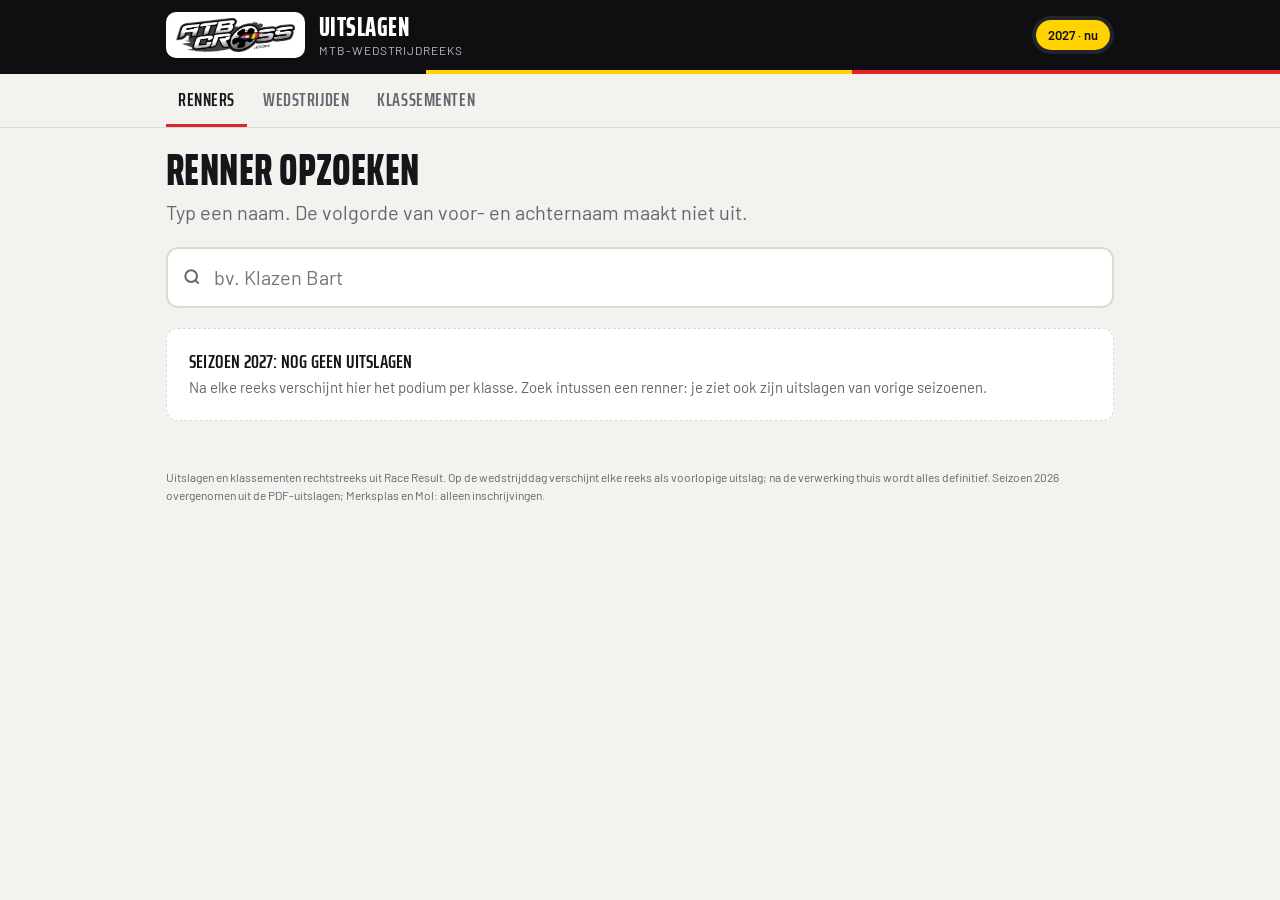
==== commit a2a17381: "Add files via upload" ====
--- a/index.html
+++ b/index.html
@@ -5,10 +5,10 @@
 <meta name="viewport" content="width=device-width,initial-scale=1,viewport-fit=cover">
 <title>ATB Cross Uitslagen</title>
 <meta name="description" content="Uitslagen en klassementen van ATB Cross, live op de wedstrijddag.">
-<link rel="icon" href="icons/icon-192.png">
+<link rel="icon" href="icon-192.png">
 <link rel="manifest" href="manifest.webmanifest">
 <meta name="theme-color" content="#111111">
-<link rel="apple-touch-icon" href="icons/apple-touch-icon.png">
+<link rel="apple-touch-icon" href="apple-touch-icon.png">
 <meta name="apple-mobile-web-app-capable" content="yes">
 <meta name="mobile-web-app-capable" content="yes">
 <meta name="apple-mobile-web-app-status-bar-style" content="black">
@@ -445,6 +445,8 @@
   rs.sort((a, b) => (rang(a) || 9999) - (rang(b) || 9999) || totaal(a) - totaal(b) || a.naam.localeCompare(b.naam));
   // welke wedstrijden tellen niet mee (doorstreept)
   const telNiet = r => {
+    if (isKamp && Array.isArray(r.wegK)) return new Set(r.wegK);
+    if (!isKamp && Array.isArray(r.wegR)) return new Set(r.wegR);
     const w = r.w.map((v, i) => ({ v: v ?? 80, i })).sort((a, b) => b.v - a.v || b.i - a.i);
     const weg = isKamp ? Math.max(0, n - tellendNu) : (n > 1 ? 1 : 0);
     return new Set(w.slice(0, weg).map(x => x.i));
@@ -454,13 +456,13 @@
     Array.from({ length: n }, (_, i) => { const v = r.w[i]; return `<td class="r${tn.has(i) ? ' telt-niet' : ''}${v === 50 ? ' wissel' : ''}">${v ?? '–'}</td>`; }).join('')}
     <td class="r totaal">${totaal(r)}</td></tr>`; };
   const off = isKamp ? rs.filter(r => r.officieel) : rs, nietOff = isKamp ? rs.filter(r => !r.officieel) : [];
-  const uitleg = isKamp
+  const uitleg = isKamp && k.uitlegKamp ? esc(k.uitlegKamp) : isKamp
     ? `Punten per wedstrijd = plaats in de klasse (max. 60, 80 zonder volle ronde of niet gestart). De beste ${tellendNu} van ${n} wedstrijden tellen; doorstreept telt niet mee. Om gerangschikt te worden moet je minstens ${k.tellend} wedstrijden starten. 50 = resultaat vóór een klassewissel.`
     : `Som van alle wedstrijden min de slechtste (doorstreept). Een gemiste wedstrijd telt als 80 punten. 50 = resultaat vóór een klassewissel.`;
   app.innerHTML = kop + `<div class="klassen" role="group" aria-label="Klasse">${klassen.map(kl => `<button type="button" data-sk="${esc(kl)}" aria-pressed="${kl === st.standKlasse}">${esc(kl)}</button>`).join('')}</div>
     <div class="uitleg">${uitleg}</div>
     <div class="tabel-wrap"><table class="stand"><thead><tr><th>Pl.</th><th class="nrcol">Nr.</th><th>Naam</th>${wKop}<th class="r">Totaal</th></tr></thead><tbody>${off.map(rij).join('')}
-      ${nietOff.length ? `<tr class="scheiding"><td colspan="${n + 4}">Nog niet genoeg wedstrijden gestart (minder dan ${k.tellend})</td></tr>${nietOff.map(rij).join('')}` : ''}</tbody></table></div>`;
+      ${nietOff.length ? `<tr class="scheiding"><td colspan="${n + 4}">${k.nietGerangschikt ? esc(k.nietGerangschikt) : `Nog niet genoeg wedstrijden gestart (minder dan ${k.tellend})`}</td></tr>${nietOff.map(rij).join('')}` : ''}</tbody></table></div>`;
 }
 
 // ---------- tekenen en navigatie
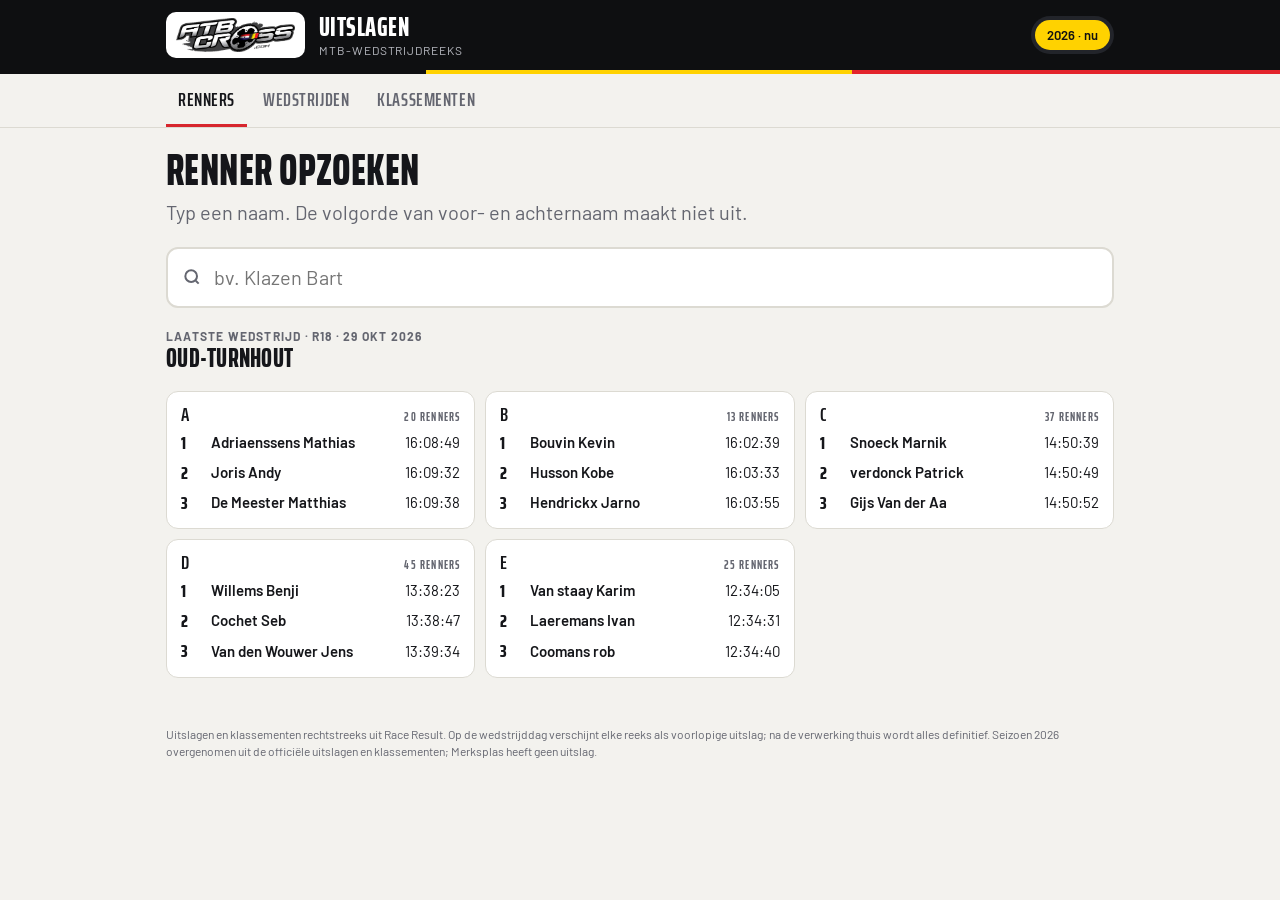
==== commit 64cdd917: "Add files via upload" ====
--- a/index.html
+++ b/index.html
@@ -201,7 +201,7 @@
 <div class="live" id="live" aria-live="polite"></div>
 <nav class="tabs" aria-label="Onderdelen"><div class="wrap" role="tablist" id="tabs"></div></nav>
 <main><div class="wrap" id="app"><div class="leeg">Uitslagen laden…</div></div></main>
-<footer><div class="wrap">Uitslagen en klassementen rechtstreeks uit Race Result. Op de wedstrijddag verschijnt elke reeks als voorlopige uitslag; na de verwerking thuis wordt alles definitief. Seizoen 2026 overgenomen uit de PDF-uitslagen; Merksplas en Mol: alleen inschrijvingen.</div></footer>
+<footer><div class="wrap">Uitslagen en klassementen rechtstreeks uit Race Result. Op de wedstrijddag verschijnt elke reeks als voorlopige uitslag; na de verwerking thuis wordt alles definitief. Seizoen 2026 overgenomen uit de officiële uitslagen en klassementen; Merksplas heeft geen uitslag.</div></footer>
 <script>
 // ATB Cross Uitslagen: leest de gegevens uit data/*.json (geplaatst door het ATB Timing-programma)
 const KLASSEN = ['A', 'A40+', 'B', 'B50+', 'C', 'D', 'E'];
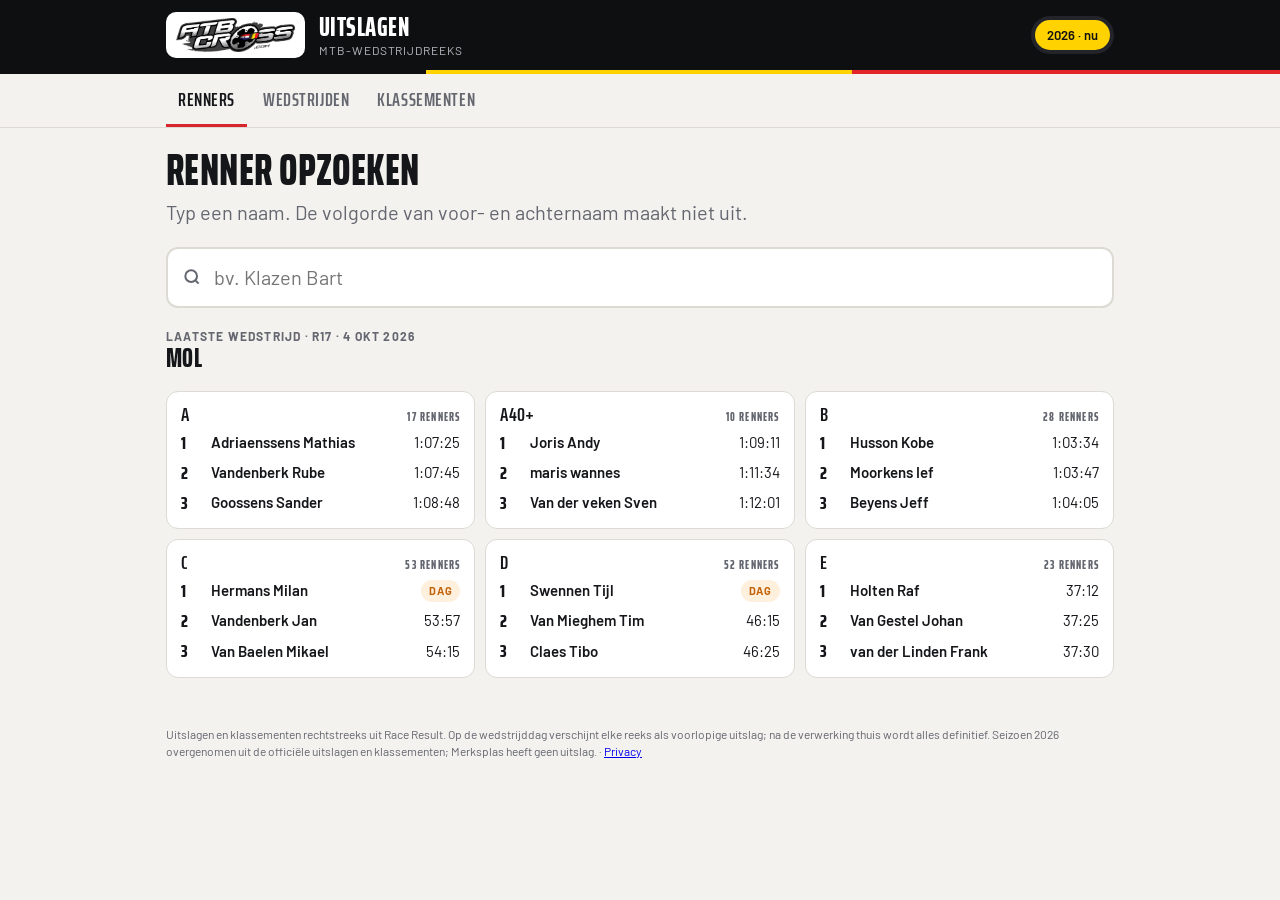
==== commit d0485d10: "Add files via upload" ====
--- a/index.html
+++ b/index.html
@@ -13,8 +13,15 @@
 <meta name="mobile-web-app-capable" content="yes">
 <meta name="apple-mobile-web-app-status-bar-style" content="black">
 <meta name="apple-mobile-web-app-title" content="ATB Cross">
-<link rel="preconnect" href="https://fonts.googleapis.com">
-<link rel="stylesheet" href="https://fonts.googleapis.com/css2?family=Saira+Extra+Condensed:ital,wght@0,600;0,800;1,800&family=Barlow:wght@400;500;600;700&display=swap">
+<style>
+/* lettertypes staan op de eigen website: geen verbinding met Google (privacy) */
+@font-face { font-family: "Barlow"; font-weight: 400; font-style: normal; font-display: swap; src: url(fonts/barlow-400.woff) format("woff") }
+@font-face { font-family: "Barlow"; font-weight: 500; font-style: normal; font-display: swap; src: url(fonts/barlow-500.woff) format("woff") }
+@font-face { font-family: "Barlow"; font-weight: 600; font-style: normal; font-display: swap; src: url(fonts/barlow-600.woff) format("woff") }
+@font-face { font-family: "Barlow"; font-weight: 700; font-style: normal; font-display: swap; src: url(fonts/barlow-700.woff) format("woff") }
+@font-face { font-family: "Saira Extra Condensed"; font-weight: 600; font-style: normal; font-display: swap; src: url(fonts/saira-600.woff) format("woff") }
+@font-face { font-family: "Saira Extra Condensed"; font-weight: 800; font-style: normal; font-display: swap; src: url(fonts/saira-800.woff) format("woff") }
+</style>
 <style>
 /* Layout: kop met logo + seizoen, tabbalk, één kolom inhoud (max 980px); stuurbord-nummers als herkenbaar detail */
 :root {
@@ -201,7 +208,7 @@
 <div class="live" id="live" aria-live="polite"></div>
 <nav class="tabs" aria-label="Onderdelen"><div class="wrap" role="tablist" id="tabs"></div></nav>
 <main><div class="wrap" id="app"><div class="leeg">Uitslagen laden…</div></div></main>
-<footer><div class="wrap">Uitslagen en klassementen rechtstreeks uit Race Result. Op de wedstrijddag verschijnt elke reeks als voorlopige uitslag; na de verwerking thuis wordt alles definitief. Seizoen 2026 overgenomen uit de officiële uitslagen en klassementen; Merksplas heeft geen uitslag.</div></footer>
+<footer><div class="wrap">Uitslagen en klassementen rechtstreeks uit Race Result. Op de wedstrijddag verschijnt elke reeks als voorlopige uitslag; na de verwerking thuis wordt alles definitief. Seizoen 2026 overgenomen uit de officiële uitslagen en klassementen; Merksplas heeft geen uitslag. · <a href="privacy.html">Privacy</a></div></footer>
 <script>
 // ATB Cross Uitslagen: leest de gegevens uit data/*.json (geplaatst door het ATB Timing-programma)
 const KLASSEN = ['A', 'A40+', 'B', 'B50+', 'C', 'D', 'E'];
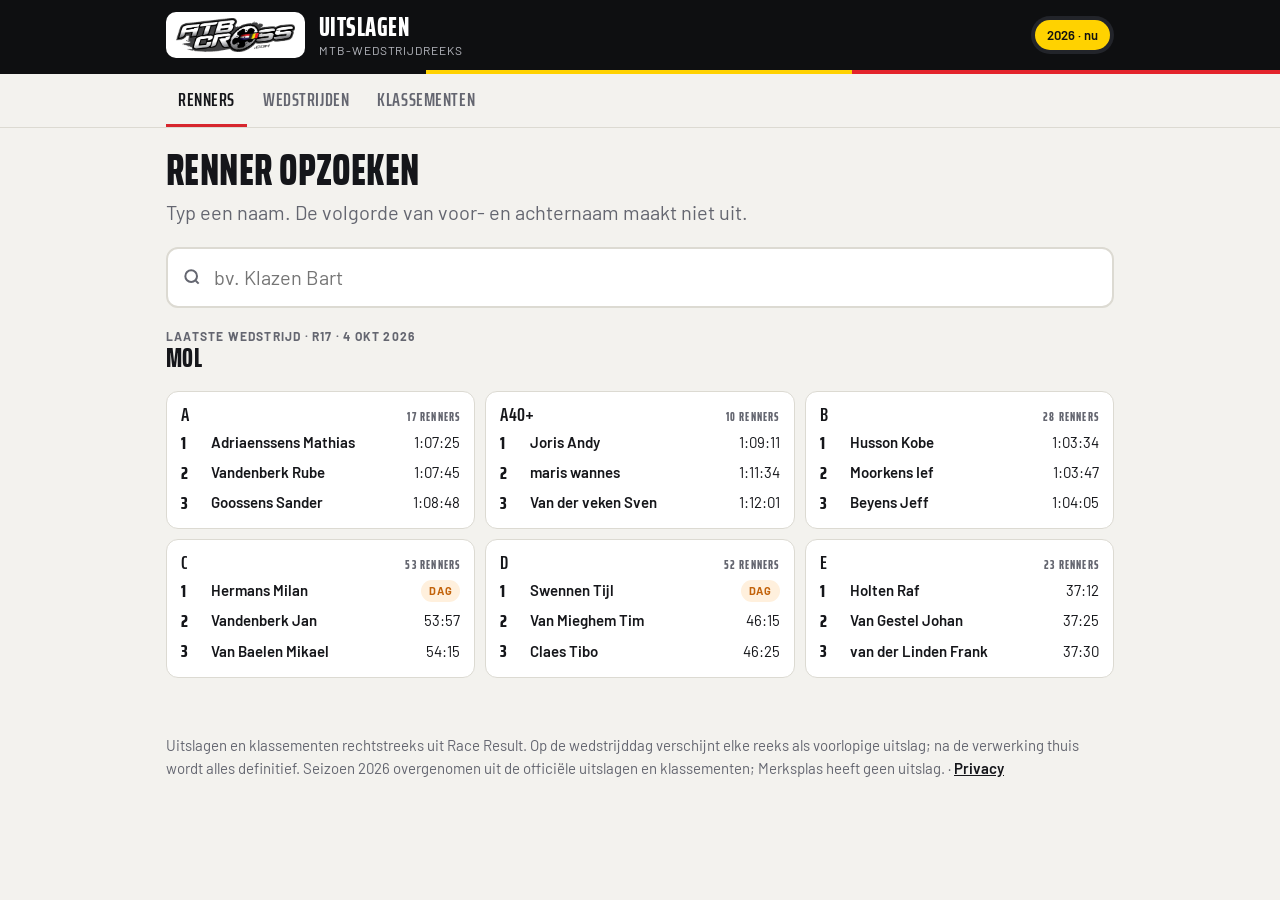
==== commit 80e8dfda: "Add files via upload" ====
--- a/index.html
+++ b/index.html
@@ -158,7 +158,8 @@
 .leeg h3 { color: var(--ink); margin-bottom: 6px }
 .info-kaarten { display: grid; grid-template-columns: repeat(auto-fit, minmax(230px, 1fr)); gap: 10px }
 .info-kaarten .leeg p { margin: 6px 0 0 }
-footer { color: var(--muted); font-size: 12px; padding-block: 0 32px }
+footer { color: var(--muted); font-size: 15px; line-height: 1.55; padding-block: 8px 32px }
+footer a { color: var(--ink); font-weight: 600 }
 @media (prefers-reduced-motion: no-preference) { .fade { animation: fade .18s ease-out } @keyframes fade { from { opacity: .4 } to { opacity: 1 } } }
 
 /* live-balk, voorlopig, klassementen */
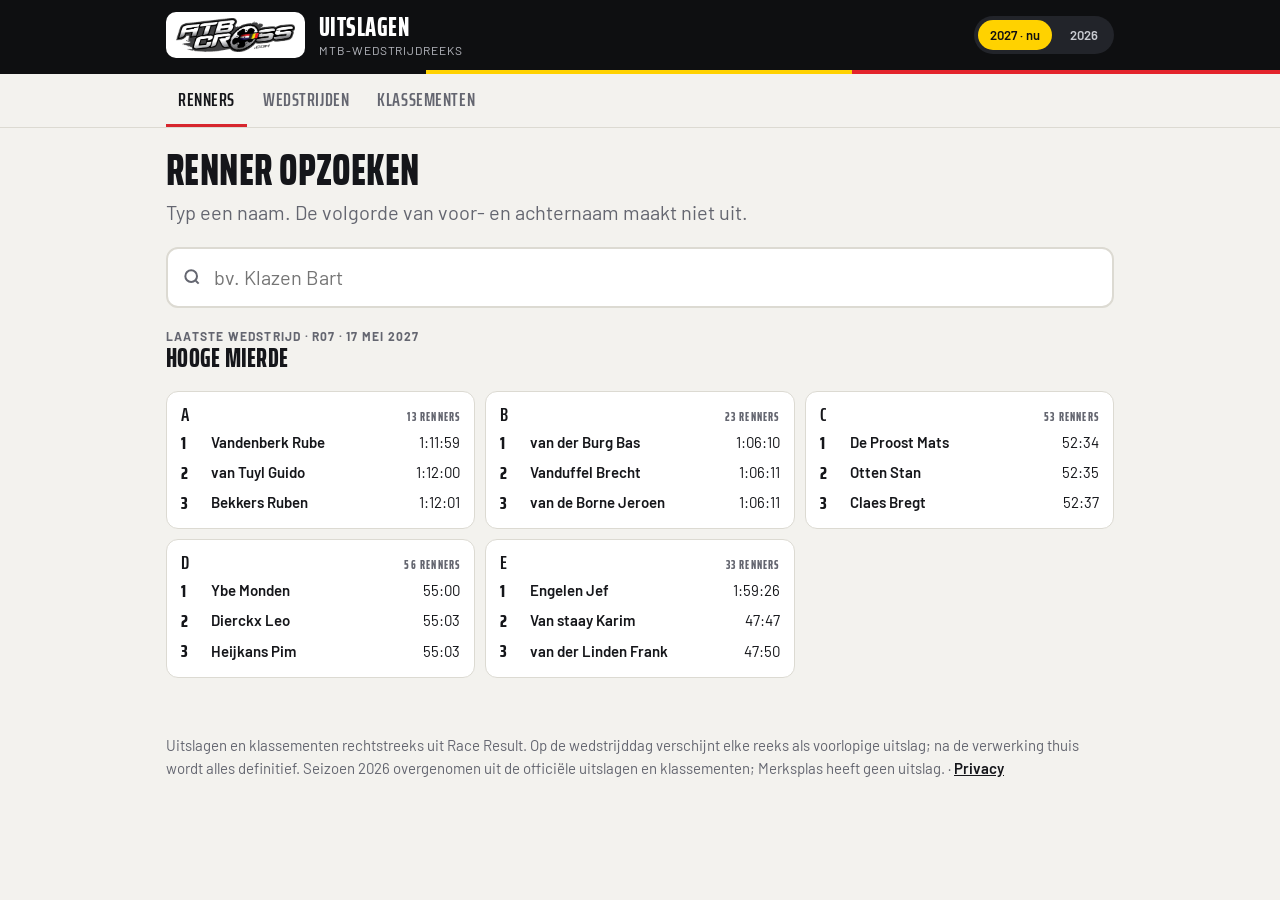
==== commit a877cd1a: "Add files via upload" ====
--- a/index.html
+++ b/index.html
@@ -2,6 +2,8 @@
 <html lang="nl">
 <head>
 <meta charset="utf-8">
+<meta http-equiv="Content-Security-Policy" content="default-src 'self'; script-src 'self'; style-src 'self'; img-src 'self' data:; font-src 'self'; connect-src 'self'; manifest-src 'self'; worker-src 'self'; object-src 'none'; base-uri 'self'; form-action 'none'">
+<meta name="referrer" content="no-referrer">
 <meta name="viewport" content="width=device-width,initial-scale=1,viewport-fit=cover">
 <title>ATB Cross Uitslagen</title>
 <meta name="description" content="Uitslagen en klassementen van ATB Cross, live op de wedstrijddag.">
@@ -13,189 +15,7 @@
 <meta name="mobile-web-app-capable" content="yes">
 <meta name="apple-mobile-web-app-status-bar-style" content="black">
 <meta name="apple-mobile-web-app-title" content="ATB Cross">
-<style>
-/* lettertypes staan op de eigen website: geen verbinding met Google (privacy) */
-@font-face { font-family: "Barlow"; font-weight: 400; font-style: normal; font-display: swap; src: url(fonts/barlow-400.woff) format("woff") }
-@font-face { font-family: "Barlow"; font-weight: 500; font-style: normal; font-display: swap; src: url(fonts/barlow-500.woff) format("woff") }
-@font-face { font-family: "Barlow"; font-weight: 600; font-style: normal; font-display: swap; src: url(fonts/barlow-600.woff) format("woff") }
-@font-face { font-family: "Barlow"; font-weight: 700; font-style: normal; font-display: swap; src: url(fonts/barlow-700.woff) format("woff") }
-@font-face { font-family: "Saira Extra Condensed"; font-weight: 600; font-style: normal; font-display: swap; src: url(fonts/saira-600.woff) format("woff") }
-@font-face { font-family: "Saira Extra Condensed"; font-weight: 800; font-style: normal; font-display: swap; src: url(fonts/saira-800.woff) format("woff") }
-</style>
-<style>
-/* Layout: kop met logo + seizoen, tabbalk, één kolom inhoud (max 980px); stuurbord-nummers als herkenbaar detail */
-:root {
-  --bg: #F3F2EE;          /* krijtgrijs, lichte gele zweem */
-  --surface: #FFFFFF;
-  --ink: #15161A;
-  --muted: #646670;
-  --line: #DCDAD2;
-  --plate: #FFD200;       /* Belgisch geel, zoals in het logo */
-  --plate-ink: #111111;
-  --red: #D7262D;
-  --dag: #C2620A;         /* dagrenner */
-  --dag-bg: #FFF0DD;
-  --gold: #C9A227; --silver: #9AA0A6; --bronze: #B0723A;
-  --head: #0E0F11; --head-ink: #FFFFFF;
-  --f-display: "Saira Extra Condensed", "Arial Narrow", "Roboto Condensed", sans-serif;
-  --f-body: "Barlow", "Segoe UI", system-ui, sans-serif;
-}
-@media (prefers-color-scheme: dark) { :root:not([data-theme="light"]) {
-  --bg: #111215; --surface: #1B1C21; --ink: #EDEDEA; --muted: #A1A3AB; --line: #2E3038;
-  --plate: #FFD200; --plate-ink: #111111; --red: #FF5A5F; --dag: #FFAA55; --dag-bg: #3A2A16;
-  --head: #000000; --head-ink: #FFFFFF; color-scheme: dark } }
-:root[data-theme="dark"] {
-  --bg: #111215; --surface: #1B1C21; --ink: #EDEDEA; --muted: #A1A3AB; --line: #2E3038;
-  --plate: #FFD200; --plate-ink: #111111; --red: #FF5A5F; --dag: #FFAA55; --dag-bg: #3A2A16;
-  --head: #000000; --head-ink: #FFFFFF; color-scheme: dark }
-
-* { box-sizing: border-box }
-body { margin: 0; background: var(--bg); color: var(--ink); font-family: var(--f-body); font-size: 15px; line-height: 1.45 }
-body::before { content: ""; position: fixed; inset: 0 0 auto; height: env(safe-area-inset-top, 0px); z-index: 10; background: var(--head) }
-.wrap { max-width: 980px; margin: 0 auto; padding-left: max(16px, env(safe-area-inset-left, 0px)); padding-right: max(16px, env(safe-area-inset-right, 0px)) }
-
-header.top { background: var(--head); color: var(--head-ink) }
-header.top .wrap { display: flex; align-items: center; gap: 14px; padding-block: 12px; flex-wrap: wrap }
-.logo { background: #FFFFFF; border-radius: 10px; padding: 6px 10px; display: flex; align-items: center }
-.logo img { height: 34px; display: block }
-.brand { display: flex; flex-direction: column; line-height: 1 }
-.brand b { font-family: var(--f-display); font-weight: 800; font-size: 26px; letter-spacing: .02em; text-transform: uppercase }
-.brand span { font-size: 12px; color: #B9BBC2; letter-spacing: .08em; text-transform: uppercase; margin-top: 4px }
-.seizoen { margin-left: auto; display: flex; gap: 6px; background: #22242A; padding: 4px; border-radius: 999px }
-.seizoen button { all: unset; cursor: pointer; padding: 6px 12px; border-radius: 999px; font-weight: 600; font-size: 13px; color: #C9CBD1 }
-.seizoen button[aria-pressed="true"] { background: var(--plate); color: var(--plate-ink) }
-.seizoen button:focus-visible { outline: 2px solid var(--plate); outline-offset: 2px }
-.stripe { height: 4px; background: linear-gradient(90deg, #0E0F11 0 33.3%, #FFD200 33.3% 66.6%, #E3242B 66.6%) }
-
-nav.tabs { position: sticky; top: env(safe-area-inset-top, 0px); z-index: 5; background: var(--bg); border-bottom: 1px solid var(--line) }
-nav.tabs .wrap { display: flex; gap: 4px; overflow-x: auto }
-nav.tabs button { all: unset; cursor: pointer; padding: 12px 12px 10px; font-family: var(--f-display); font-weight: 600; font-size: 19px; letter-spacing: .03em; text-transform: uppercase; color: var(--muted); border-bottom: 3px solid transparent; white-space: nowrap }
-nav.tabs button[aria-selected="true"] { color: var(--ink); border-bottom-color: var(--red) }
-nav.tabs button:focus-visible { outline: 2px solid var(--red); outline-offset: -2px }
-
-main .wrap { padding-block: 20px 48px; display: flex; flex-direction: column; gap: 20px }
-h1, h2, h3 { font-family: var(--f-display); font-weight: 800; text-transform: uppercase; letter-spacing: .01em; line-height: 1; margin: 0; text-wrap: balance }
-h1 { font-size: clamp(30px, 6vw, 44px) }
-h2 { font-size: 26px }
-h3 { font-size: 20px; font-weight: 600 }
-.sub { color: var(--muted); margin: 6px 0 0; font-size: 20px; line-height: 1.45 }
-.eyebrow { font-size: 12px; font-weight: 700; letter-spacing: .1em; text-transform: uppercase; color: var(--muted) }
-
-.zoek { position: relative }
-.zoek input { width: 100%; font: inherit; font-size: 20px; padding: 14px 16px 14px 46px; border-radius: 12px; border: 2px solid var(--line); background: var(--surface); color: var(--ink) }
-.zoek input:focus { outline: none; border-color: var(--plate) }
-.zoek svg { position: absolute; left: 16px; top: 50%; transform: translateY(-50%); width: 20px; height: 20px; color: var(--muted) }
-
-.lijst { background: var(--surface); border: 1px solid var(--line); border-radius: 12px; overflow: hidden }
-.lijst > * + * { border-top: 1px solid var(--line) }
-.item { display: grid; grid-template-columns: auto 1fr auto; gap: 12px; align-items: center; padding: 10px 14px; cursor: pointer; background: none; border: 0; width: 100%; text-align: left; font: inherit; color: inherit }
-.item:hover, .item:focus-visible { background: color-mix(in srgb, var(--plate) 14%, var(--surface)); outline: none }
-.item .naam { font-weight: 600; min-width: 0 }
-.item .meta { color: var(--muted); font-size: 13px }
-.item .rechts { text-align: right; font-size: 13px; color: var(--muted); font-variant-numeric: tabular-nums }
-
-/* stuurbord: geel bord met zwart nummer */
-.plate { display: inline-flex; align-items: center; justify-content: center; min-width: 46px; height: 32px; padding: 0 6px; border-radius: 6px 6px 10px 10px; background: var(--plate); color: var(--plate-ink); font-family: var(--f-display); font-weight: 800; font-size: 20px; font-variant-numeric: tabular-nums; border: 2px solid #111; box-shadow: inset 0 -3px 0 rgba(0,0,0,.12) }
-.plate.dag { background: #FFFFFF; border-style: dashed }
-.chip { display: inline-block; font-size: 11px; font-weight: 700; letter-spacing: .06em; text-transform: uppercase; padding: 2px 7px; border-radius: 999px; border: 1px solid var(--line); color: var(--muted); white-space: nowrap }
-.chip.dag { background: var(--dag-bg); color: var(--dag); border-color: transparent }
-.chip.kl { color: var(--ink) }
-
-.profiel { display: flex; flex-direction: column; gap: 18px }
-.profiel-kop { display: flex; gap: 16px; align-items: flex-start; flex-wrap: wrap }
-.profiel-kop .info { min-width: 0; flex: 1 }
-.terug { all: unset; cursor: pointer; color: var(--muted); font-weight: 600; font-size: 14px }
-.terug:focus-visible { outline: 2px solid var(--red) }
-.cijfers { display: grid; grid-template-columns: repeat(4, minmax(0, 1fr)); gap: 10px }
-.cijfer { background: var(--surface); border: 1px solid var(--line); border-radius: 12px; padding: 12px 14px }
-.cijfer b { display: block; font-family: var(--f-display); font-weight: 800; font-size: 34px; line-height: 1; font-variant-numeric: tabular-nums }
-.cijfer span { font-size: 12px; color: var(--muted); text-transform: uppercase; letter-spacing: .06em; font-weight: 600 }
-.cijfer.dag b { color: var(--dag) }
-@media (max-width: 560px) { .cijfers { grid-template-columns: repeat(2, minmax(0, 1fr)) } }
-
-.seizoensblok { display: flex; flex-direction: column; gap: 10px }
-.seizoensblok.vorig { opacity: .92 }
-.seizoenslabel { display: flex; align-items: center; gap: 10px }
-.seizoenslabel .chip.nu { background: var(--plate); color: var(--plate-ink); border-color: transparent }
-
-.tabel-wrap { overflow-x: auto; background: var(--surface); border: 1px solid var(--line); border-radius: 12px }
-table { width: 100%; border-collapse: collapse; font-variant-numeric: tabular-nums }
-th { text-align: left; font-size: 11px; letter-spacing: .08em; text-transform: uppercase; color: var(--muted); font-weight: 700; padding: 10px 12px; border-bottom: 1px solid var(--line); white-space: nowrap }
-td { padding: 8px 12px; border-bottom: 1px solid var(--line); vertical-align: middle }
-tr:last-child td { border-bottom: 0 }
-td.pl { font-family: var(--f-display); font-weight: 800; font-size: 22px; width: 52px }
-td.pl.p1 { color: var(--gold) } td.pl.p2 { color: var(--silver) } td.pl.p3 { color: var(--bronze) }
-td.r, th.r { text-align: right; white-space: nowrap }
-td.naamcel { font-weight: 600; min-width: 160px }
-td.naamcel button { all: unset; cursor: pointer; border-bottom: 1px dotted var(--muted) }
-td.naamcel button:hover, td.naamcel button:focus-visible { color: var(--red); border-bottom-color: var(--red) }
-td.club { color: var(--muted); font-size: 13px }
-tr.dagrij td { background: var(--dag-bg) }
-
-.wedstrijden { display: grid; grid-template-columns: repeat(auto-fill, minmax(200px, 1fr)); gap: 10px }
-.wedstrijd { all: unset; cursor: pointer; background: var(--surface); border: 1px solid var(--line); border-radius: 12px; padding: 12px 14px; display: flex; flex-direction: column; gap: 4px }
-.wedstrijd:hover, .wedstrijd:focus-visible { border-color: var(--plate); outline: none }
-.wedstrijd .nr { font-family: var(--f-display); font-weight: 800; color: var(--red); font-size: 15px; letter-spacing: .06em }
-.wedstrijd .pl { font-family: var(--f-display); font-weight: 800; font-size: 24px; text-transform: uppercase; line-height: 1 }
-.wedstrijd .meta { font-size: 13px; color: var(--muted) }
-.wedstrijd[aria-current="true"] { border-color: var(--red); box-shadow: inset 0 0 0 1px var(--red) }
-
-.klassen { display: flex; gap: 6px; flex-wrap: wrap }
-.klassen button { all: unset; cursor: pointer; padding: 6px 14px; border-radius: 8px; border: 1px solid var(--line); background: var(--surface); font-family: var(--f-display); font-weight: 800; font-size: 18px }
-.klassen button[aria-pressed="true"] { background: var(--ink); color: var(--bg); border-color: var(--ink) }
-.klassen button:focus-visible { outline: 2px solid var(--red); outline-offset: 2px }
-
-.podiums { display: grid; grid-template-columns: repeat(auto-fill, minmax(260px, 1fr)); gap: 10px }
-.podium { background: var(--surface); border: 1px solid var(--line); border-radius: 12px; padding: 12px 14px; display: flex; flex-direction: column; gap: 6px }
-.podium h3 { display: flex; justify-content: space-between; align-items: baseline }
-.podium ol { list-style: none; margin: 0; padding: 0; display: flex; flex-direction: column; gap: 4px }
-.podium li { display: grid; grid-template-columns: 22px 1fr auto; gap: 8px; align-items: center }
-.podium li b { font-family: var(--f-display); font-weight: 800; font-size: 18px }
-.podium li button { all: unset; cursor: pointer; font-weight: 600; min-width: 0; overflow: hidden; text-overflow: ellipsis; white-space: nowrap }
-.podium li button:hover, .podium li button:focus-visible { color: var(--red) }
-
-.leeg { background: var(--surface); border: 1px dashed var(--line); border-radius: 12px; padding: 22px; color: var(--muted) }
-.leeg h3 { color: var(--ink); margin-bottom: 6px }
-.info-kaarten { display: grid; grid-template-columns: repeat(auto-fit, minmax(230px, 1fr)); gap: 10px }
-.info-kaarten .leeg p { margin: 6px 0 0 }
-footer { color: var(--muted); font-size: 15px; line-height: 1.55; padding-block: 8px 32px }
-footer a { color: var(--ink); font-weight: 600 }
-@media (prefers-reduced-motion: no-preference) { .fade { animation: fade .18s ease-out } @keyframes fade { from { opacity: .4 } to { opacity: 1 } } }
-
-/* live-balk, voorlopig, klassementen */
-.live:empty { display: none }
-.live { background: #FFF4D6; color: #3B2F00; border-bottom: 1px solid #F0D27A; font-size: 17px }
-.live .wrap { display: flex; align-items: center; gap: 8px; padding-block: 8px; flex-wrap: wrap }
-.live button { all: unset; cursor: pointer; margin-left: auto; font-weight: 700; background: #111; color: #FFD200; padding: 4px 12px; border-radius: 999px }
-.live button:focus-visible { outline: 2px solid var(--red); outline-offset: 2px }
-.puls { width: 10px; height: 10px; border-radius: 50%; background: var(--red); flex: none }
-@media (prefers-reduced-motion: no-preference) { .puls { animation: puls 1.4s ease-in-out infinite } @keyframes puls { 50% { opacity: .25 } } }
-.chip.voorlopig { background: #FFF0DD; color: #A0520A; border-color: transparent }
-.melding { background: #FFF0DD; color: #6B3A08; border-radius: 12px; padding: 14px 18px; font-size: 19px; line-height: 1.5 }
-.klassen button small { font-family: var(--f-body); font-weight: 500; font-size: 12px; opacity: .7 }
-.klassen .stip { display: inline-block; width: 8px; height: 8px; border-radius: 50%; background: #E08A1E; margin-left: 6px; vertical-align: middle }
-.soorten { display: flex; gap: 6px; flex-wrap: wrap }
-.soorten button { all: unset; cursor: pointer; padding: 8px 16px; border-radius: 999px; border: 1px solid var(--line); background: var(--surface); font-weight: 700; font-size: 14px }
-.soorten button[aria-selected="true"] { background: var(--plate); color: var(--plate-ink); border-color: #111 }
-.soorten button:focus-visible { outline: 2px solid var(--red); outline-offset: 2px }
-.uitleg { color: var(--ink); font-size: 19px; line-height: 1.55; max-width: 72ch }
-@media (max-width: 560px) { .sub, .uitleg, .melding { font-size: 17px } }
-table.stand td.r, table.stand th.r { padding-inline: 8px }
-td.totaal { font-family: var(--f-display); font-weight: 800; font-size: 20px }
-td.telt-niet { color: var(--muted); text-decoration: line-through; opacity: .7 }
-td.wissel { font-style: italic }
-tr.onofficieel td { color: var(--muted) }
-tr.onofficieel .plate { opacity: .6 }
-tr.scheiding td { background: var(--bg); font-size: 12px; font-weight: 700; letter-spacing: .06em; text-transform: uppercase; color: var(--muted) }
-.link { all: unset; cursor: pointer; font-weight: 600 }
-.link:hover, .link:focus-visible { color: var(--red) }
-td .meta { color: var(--muted); font-size: 12px; font-weight: 400 }
-table.rondes td.ronde { color: var(--muted); font-size: 13px; padding-inline: 7px }
-table.rondes td.tijd { font-weight: 700 }
-@media (max-width: 560px) { table.rondes .nrcol, table.rondes .catcol { display: none } table.rondes td, table.rondes th { padding-inline: 6px } }
-.snelst { background: var(--plate); color: var(--plate-ink); border-radius: 4px; padding: 1px 5px; font-weight: 700 }
-@media (max-width: 560px) { table.stand .nrcol { display: none } table.stand td, table.stand th { padding-inline: 6px } td.naamcel { min-width: 130px } }
-</style>
+<link rel="stylesheet" href="style.css">
 </head>
 <body>
 <header class="top">
@@ -209,324 +29,7 @@
 <div class="live" id="live" aria-live="polite"></div>
 <nav class="tabs" aria-label="Onderdelen"><div class="wrap" role="tablist" id="tabs"></div></nav>
 <main><div class="wrap" id="app"><div class="leeg">Uitslagen laden…</div></div></main>
-<footer><div class="wrap">Uitslagen en klassementen rechtstreeks uit Race Result. Op de wedstrijddag verschijnt elke reeks als voorlopige uitslag; na de verwerking thuis wordt alles definitief. Seizoen 2026 overgenomen uit de officiële uitslagen en klassementen; Merksplas heeft geen uitslag. · <a href="privacy.html">Privacy</a></div></footer>
-<script>
-// ATB Cross Uitslagen: leest de gegevens uit data/*.json (geplaatst door het ATB Timing-programma)
-const KLASSEN = ['A', 'A40+', 'B', 'B50+', 'C', 'D', 'E'];
-const MAAND = ['jan', 'feb', 'mrt', 'apr', 'mei', 'jun', 'jul', 'aug', 'sep', 'okt', 'nov', 'dec'];
-const app = document.getElementById('app');
-const VERVERS_MS = 60000;
-
-// ---------- hulpjes
-const norm = s => (s || '').normalize('NFD').replace(/[̀-ͯ]/g, '').toLowerCase().replace(/[^a-z0-9 ]/g, ' ').replace(/\s+/g, ' ').trim();
-const sleutel = s => norm(s).split(' ').sort().join(' ');
-const slug = s => sleutel(s).replace(/ /g, '-');
-const esc = s => String(s ?? '').replace(/[&<>"]/g, c => ({ '&': '&amp;', '<': '&lt;', '>': '&gt;', '"': '&quot;' }[c]));
-const datum = d => { if (!d) return ''; const [y, m, dd] = d.split('-'); return `${+dd} ${MAAND[+m - 1]} ${y}`; };
-const uur = t => { try { const d = new Date(t); return isNaN(d) ? '' : d.toTimeString().slice(0, 5); } catch (e) { return ''; } };
-const rnr = r => 'R' + String(r).padStart(2, '0');
-const plate = (bib, dag) => `<span class="plate${dag ? ' dag' : ''}" title="${dag ? 'Reservestuurbord (dagrenner)' : 'Stuurbord'}">${bib}</span>`;
-const plaats = pl => pl ? pl : '–';
-const klOrde = k => { const i = KLASSEN.indexOf(k); return i < 0 ? 99 : i; };
-
-async function haal(pad) {
-  const r = await fetch(pad + (pad.includes('?') ? '&' : '?') + 't=' + Date.now(), { cache: 'no-store' });
-  if (!r.ok) throw new Error(pad + ': ' + r.status);
-  return r.json();
-}
-
-// ---------- gegevens
-let HUIDIG = new Date().getFullYear(), DATA = null, KLAS = {}, rijen = [], renners = new Map(), perSlug = new Map(), seizoenen = [];
-function verwerk(index, seizoensData, klassementen) {
-  HUIDIG = index.huidig;
-  const races = [], rows = [];
-  for (const sd of seizoensData) {
-    if (!sd) continue;
-    for (const w of sd.wedstrijden || []) {
-      const st = Object.values(w.klassen || {}).map(k => k.status);
-      const race = { s: sd.seizoen, r: w.r, d: w.d, n: w.n, u: !w.alleenInschrijving, c: (w.rijen || []).length, klassen: w.klassen || {},
-        voorlopig: st.includes('voorlopig'), bijgewerkt: Object.values(w.klassen || {}).map(k => k.tijd).filter(Boolean).sort().pop() };
-      races.push(race);
-      for (const x of w.rijen || []) rows.push([races.length - 1, ...x]);
-    }
-  }
-  DATA = { races, rows };
-  KLAS = klassementen;
-  rijen = rows.map(([w, bib, naam, kl, club, cat, pl, ro, tijd, rt]) => {
-    const race = races[w];
-    return { race, w, bib, naam, kl, club, cat, pl, ro, tijd, rt: Array.isArray(rt) ? rt : [], dag: cat === 'DAG', key: sleutel(naam), s: race.s, voorlopig: (race.klassen[kl] || {}).status === 'voorlopig' };
-  });
-  renners = new Map();
-  for (const r of rijen) {
-    if (!renners.has(r.key)) renners.set(r.key, { key: r.key, namen: new Map(), clubs: new Map(), rijen: [] });
-    const p = renners.get(r.key);
-    p.rijen.push(r);
-    p.namen.set(r.naam, (p.namen.get(r.naam) || 0) + 1);
-    if (r.club) p.clubs.set(r.club, (p.clubs.get(r.club) || 0) + 1);
-  }
-  const meest = m => [...m.entries()].sort((a, b) => b[1] - a[1])[0]?.[0] || '';
-  for (const p of renners.values()) { p.naam = meest(p.namen); p.club = meest(p.clubs); p.slug = slug(p.naam); }
-  perSlug = new Map([...renners.values()].map(p => [p.slug, p]));
-  seizoenen = [...new Set([HUIDIG, ...index.seizoenen, ...races.map(r => r.s)])].sort((a, b) => b - a);
-}
-async function laadAlles() {
-  const index = await haal('data/index.json');
-  const sd = await Promise.all(index.seizoenen.map(s => haal(`data/uitslagen_${s}.json`).catch(() => null)));
-  const kl = {};
-  await Promise.all(index.seizoenen.map(s => haal(`data/klassementen_${s}.json`).then(k => { kl[s] = k; }).catch(() => {})));
-  verwerk(index, sd, kl);
-}
-
-// ---------- toestand
-let st = { tab: 'renners', seizoen: null, zoek: '', renner: null, wedstrijd: null, klasse: null, stand: 'kampioenschap', standKlasse: null };
-
-// ---------- kop: seizoenen en tabs
-function tekenKop() {
-  document.getElementById('seizoenen').innerHTML = seizoenen.map(s =>
-    `<button type="button" aria-pressed="${s === st.seizoen}" data-s="${s}">${s}${s === HUIDIG ? ' · nu' : ''}</button>`).join('');
-  const tabs = [['renners', 'Renners'], ['wedstrijden', 'Wedstrijden'], ['klassementen', 'Klassementen']];
-  document.getElementById('tabs').innerHTML = tabs.map(([k, t]) =>
-    `<button type="button" role="tab" aria-selected="${k === st.tab}" data-tab="${k}">${t}</button>`).join('');
-  const live = DATA.races.find(r => r.s === HUIDIG && r.voorlopig);
-  document.getElementById('live').innerHTML = live ? `<div class="wrap"><span class="puls" aria-hidden="true"></span>
-    <b>${esc(live.n)}</b>&nbsp;· uitslagen komen per reeks binnen (voorlopig) · laatst om ${uur(live.bijgewerkt)}
-    <button type="button" data-live="${DATA.races.indexOf(live)}">Bekijk</button></div>` : '';
-}
-document.getElementById('seizoenen').addEventListener('click', e => {
-  const b = e.target.closest('button'); if (!b) return;
-  st.seizoen = +b.dataset.s; st.wedstrijd = null; st.klasse = null; st.standKlasse = null;
-  try { localStorage.setItem('atb-seizoen', st.seizoen); } catch (e) {}
-  teken();
-});
-document.getElementById('tabs').addEventListener('click', e => {
-  const b = e.target.closest('button'); if (!b) return;
-  st.tab = b.dataset.tab; st.renner = null; if (st.tab !== 'wedstrijden') st.wedstrijd = null;
-  zetHash(st.tab); teken();
-});
-document.getElementById('live').addEventListener('click', e => {
-  const b = e.target.closest('[data-live]'); if (!b) return;
-  st.tab = 'wedstrijden'; st.wedstrijd = +b.dataset.live; st.seizoen = DATA.races[st.wedstrijd].s; st.klasse = null; zetHash('wedstrijden'); teken();
-});
-function zetHash(h) { try { history.replaceState(null, '', '#' + h); } catch (e) {} }
-
-// ---------- renners
-function tekenRenners() {
-  if (st.renner) return tekenProfiel(perSlug.get(st.renner));
-  const q = norm(st.zoek);
-  let html = `<div><h1>Renner opzoeken</h1><p class="sub">Typ een naam. De volgorde van voor- en achternaam maakt niet uit.</p></div>
-    <div class="zoek"><svg viewBox="0 0 24 24" fill="none" stroke="currentColor" stroke-width="2.4" aria-hidden="true"><circle cx="11" cy="11" r="7"/><path d="m20 20-3.5-3.5"/></svg>
-    <input id="zoekveld" type="search" autocomplete="off" placeholder="bv. Klazen Bart" value="${esc(st.zoek)}" aria-label="Naam van de renner"></div>`;
-  if (q.length >= 2) {
-    const woorden = q.split(' ').filter(w => w.length >= 2);
-    const hits = [...renners.values()].filter(p => woorden.every(w => (' ' + p.key + ' ').includes(w) || norm(p.naam).includes(w)))
-      .sort((a, b) => b.rijen.length - a.rijen.length).slice(0, 40);
-    html += hits.length ? `<div class="lijst" id="hits">${hits.map(p => {
-      const dag = p.rijen.filter(r => r.dag).length;
-      const kl = [...new Set(p.rijen.map(r => r.kl).filter(Boolean))].sort((a, b) => klOrde(a) - klOrde(b)).join(' · ');
-      return `<button class="item" type="button" data-r="${p.slug}">${plate(p.rijen[0].bib, p.rijen[0].dag)}
-        <span class="naam">${esc(p.naam)}<br><span class="meta">${esc(p.club || 'geen club')} · ${esc(kl)}</span></span>
-        <span class="rechts">${p.rijen.length} wedstr.${dag ? `<br><span class="chip dag">${dag}× dag</span>` : ''}</span></button>`;
-    }).join('')}</div>` : `<div class="leeg"><h3>Niemand gevonden</h3>Geen renner met “${esc(st.zoek)}”. Nooit eerder gereden, of anders geschreven? Probeer een deel van de naam.</div>`;
-  } else {
-    html += tekenPodiums();
-  }
-  app.innerHTML = html;
-  const z = document.getElementById('zoekveld');
-  z.addEventListener('input', () => { st.zoek = z.value; const pos = z.selectionStart; tekenRenners(); const n = document.getElementById('zoekveld'); n.focus(); n.setSelectionRange(pos, pos); });
-}
-function tekenPodiums() {
-  const races = DATA.races.filter(r => r.s === st.seizoen && r.u);
-  if (!races.length) return `<div class="leeg"><h3>Seizoen ${st.seizoen}: nog geen uitslagen</h3>Na elke reeks verschijnt hier het podium per klasse. Zoek intussen een renner: je ziet ook zijn uitslagen van vorige seizoenen.</div>`;
-  const laatste = races[races.length - 1], w = DATA.races.indexOf(laatste);
-  const perKl = groepeer(rijen.filter(r => r.w === w));
-  return `<div><div class="eyebrow">${laatste.voorlopig ? 'Nu bezig' : 'Laatste wedstrijd'} · ${rnr(laatste.r)} · ${datum(laatste.d)}</div><h2>${esc(laatste.n)}</h2></div>
-    <div class="podiums">${perKl.map(([kl, rs]) => `<div class="podium"><h3>${esc(kl)} <span class="eyebrow">${rs.length} renners${(laatste.klassen[kl] || {}).status === 'voorlopig' ? ' · <span class="chip voorlopig">voorlopig</span>' : ''}</span></h3><ol>${
-      rs.filter(r => r.pl).slice(0, 3).map(r => `<li><b>${r.pl}</b><button type="button" data-r="${slug(r.naam)}">${esc(r.naam)}</button>${r.dag ? '<span class="chip dag">dag</span>' : `<span class="meta">${esc(r.tijd)}</span>`}</li>`).join('')}</ol></div>`).join('')}</div>`;
-}
-function groepeer(rs) {
-  const m = new Map();
-  for (const r of rs) { if (!m.has(r.kl)) m.set(r.kl, []); m.get(r.kl).push(r); }
-  for (const v of m.values()) v.sort((a, b) => (a.pl || 999) - (b.pl || 999) || a.naam.localeCompare(b.naam));
-  return [...m.entries()].sort((a, b) => klOrde(a[0]) - klOrde(b[0]));
-}
-function tekenProfiel(p) {
-  if (!p) { st.renner = null; return tekenRenners(); }
-  const kl = [...new Set(p.rijen.map(r => r.kl).filter(Boolean))].sort((a, b) => klOrde(a) - klOrde(b));
-  const blokken = seizoenen.map(s => {
-    const rs = p.rijen.filter(r => r.s === s).sort((a, b) => b.race.r - a.race.r);
-    const nu = s === HUIDIG;
-    const titel = `<div class="seizoenslabel"><h2>Seizoen ${s}</h2><span class="chip${nu ? ' nu' : ''}">${nu ? 'huidig seizoen' : 'vorig seizoen'}</span></div>`;
-    if (!rs.length) return `<section class="seizoensblok${nu ? '' : ' vorig'}">${titel}<div class="leeg">${nu ? 'Nog geen wedstrijden gereden in ' + s + '.' : 'Niet gereden in ' + s + '.'}</div></section>`;
-    const metPl = rs.filter(r => r.pl), dag = rs.filter(r => r.dag).length;
-    const beste = metPl.length ? Math.min(...metPl.map(r => r.pl)) : '–';
-    const top3 = metPl.filter(r => r.pl <= 3).length;
-    const stand = standVan(s, p);
-    return `<section class="seizoensblok${nu ? '' : ' vorig'}">${titel}
-      <div class="cijfers"><div class="cijfer"><b>${new Set(rs.map(r => r.race.r)).size}</b><span>wedstrijden</span></div>
-        <div class="cijfer"><b>${beste}</b><span>beste plaats</span></div>
-        <div class="cijfer"><b>${stand ? (stand.kampRang || '–') : top3}</b><span>${stand ? 'kampioenschap ' + esc(stand.kl) : 'keer podium'}</span></div>
-        <div class="cijfer${dag ? ' dag' : ''}"><b>${dag}</b><span>als dagrenner</span></div></div>
-      <div class="tabel-wrap"><table><thead><tr><th>Pl.</th><th>Wedstrijd</th><th>Klasse</th><th>Nr.</th><th class="r">Rondes</th><th class="r">Tijd</th><th></th></tr></thead><tbody>${
-        rs.map(r => `<tr class="${r.dag ? 'dagrij' : ''}"><td class="pl ${r.pl && r.pl <= 3 ? 'p' + r.pl : ''}">${plaats(r.pl)}</td>
-          <td><button type="button" class="link" data-w="${r.w}">${rnr(r.race.r)} ${esc(r.race.n)}</button><br><span class="meta">${datum(r.race.d)}</span></td>
-          <td><span class="chip kl">${esc(r.kl)}</span>${r.voorlopig ? ' <span class="chip voorlopig">voorlopig</span>' : ''}</td><td>${plate(r.bib, r.dag)}</td>
-          <td class="r">${r.ro || '–'}</td><td class="r">${esc(r.tijd) || (r.race.u ? '–' : 'inschrijving')}</td>
-          <td>${r.dag ? '<span class="chip dag">dagrenner</span>' : esc(r.cat)}</td></tr>`).join('')}</tbody></table></div></section>`;
-  }).join('');
-  app.innerHTML = `<button class="terug" type="button" id="terug">← Terug naar zoeken</button>
-    <div class="profiel fade"><div class="profiel-kop">${plate(p.rijen[0].bib, p.rijen[0].dag)}
-      <div class="info"><h1>${esc(p.naam)}</h1><p class="sub">${esc(p.club || 'geen club')} · klasse ${esc(kl.join(' · ') || '–')}</p></div></div>${blokken}</div>`;
-  document.getElementById('terug').addEventListener('click', () => { st.renner = null; zetHash('renners'); teken(); });
-}
-function standVan(s, p) {
-  const k = KLAS[s]; if (!k) return null;
-  return k.renners.find(x => sleutel(x.naam) === p.key) || null;
-}
-
-// ---------- wedstrijden
-function tekenWedstrijden() {
-  const races = DATA.races.map((r, i) => ({ ...r, i })).filter(r => r.s === st.seizoen);
-  if (!races.length) { app.innerHTML = `<div><h1>Wedstrijden ${st.seizoen}</h1></div><div class="leeg"><h3>Het seizoen ${st.seizoen} is nog niet begonnen</h3>Op de wedstrijddag verschijnt hier de uitslag van elke reeks zodra ze gereden is.</div>`; return; }
-  if (st.wedstrijd == null || DATA.races[st.wedstrijd]?.s !== st.seizoen) st.wedstrijd = races.filter(r => r.u).slice(-1)[0]?.i ?? races[0].i;
-  const w = DATA.races[st.wedstrijd];
-  const groepen = groepeer(rijen.filter(r => r.w === st.wedstrijd));
-  if (!st.klasse || !groepen.some(g => g[0] === st.klasse)) st.klasse = groepen[0]?.[0];
-  const rs = (groepen.find(g => g[0] === st.klasse) || [null, []])[1];
-  const kst = w.klassen[st.klasse] || {};
-  const meta = r => r.voorlopig ? `<span class="chip voorlopig">bezig</span> ${Object.keys(r.klassen).length} kl.` : (r.u ? r.c + ' renners' : 'geen uitslag');
-  app.innerHTML = `<div><h1>Wedstrijden ${st.seizoen}</h1><p class="sub">${races.length} wedstrijden. Kies een wedstrijd en een klasse.</p></div>
-    <div class="wedstrijden">${races.map(r => `<button type="button" class="wedstrijd" data-w="${r.i}" aria-current="${r.i === st.wedstrijd}">
-      <span class="nr">${rnr(r.r)}</span><span class="pl">${esc(r.n)}</span><span class="meta">${datum(r.d)} · ${meta(r)}</span></button>`).join('')}</div>
-    <div class="fade" style="display:flex;flex-direction:column;gap:12px">
-      <div><div class="eyebrow">${rnr(w.r)} · ${datum(w.d)}</div><h2>${esc(w.n)}${w.u ? '' : ' · inschrijvingen'}</h2>${w.u ? '' : '<p class="sub">Van deze wedstrijd is geen uitslag beschikbaar, alleen de lijst van ingeschreven renners.</p>'}</div>
-      <div class="klassen" role="group" aria-label="Klasse">${groepen.map(([k, v]) => `<button type="button" data-k="${esc(k)}" aria-pressed="${k === st.klasse}">${esc(k)} <small>${v.length}</small>${(w.klassen[k] || {}).status === 'voorlopig' ? '<i class="stip" title="voorlopig"></i>' : ''}</button>`).join('')}</div>
-      ${kst.status === 'voorlopig' ? `<div class="melding"><b>Voorlopige uitslag</b> (${uur(kst.tijd)}). Correcties van de wedstrijddag (nummerwissels, handmatige doorkomsten) volgen in de definitieve uitslag.</div>` : ''}
-      ${tabelUitslag(rs)}</div>`;
-}
-const sec = t => { if (!t) return Infinity; return t.split(':').reduce((a, x) => a * 60 + (+x || 0), 0); };
-function tabelUitslag(rs) {
-  const nR = Math.max(0, ...rs.map(r => r.rt.length));
-  if (!nR) return `<div class="tabel-wrap"><table><thead><tr><th>Pl.</th><th>Nr.</th><th>Naam</th><th>Club</th><th>Cat.</th><th class="r">Rondes</th><th class="r">Tijd</th></tr></thead><tbody>${
-    rs.map(r => `<tr class="${r.dag ? 'dagrij' : ''}"><td class="pl ${r.pl && r.pl <= 3 ? 'p' + r.pl : ''}">${plaats(r.pl)}</td><td>${plate(r.bib, r.dag)}</td>
-      <td class="naamcel"><button type="button" data-r="${slug(r.naam)}">${esc(r.naam)}</button></td><td class="club">${esc(r.club)}</td>
-      <td>${r.dag ? '<span class="chip dag">dag</span>' : esc(r.cat)}</td><td class="r">${r.ro || '–'}</td><td class="r">${esc(r.tijd) || '–'}</td></tr>`).join('')}</tbody></table></div>`;
-  // met rondetijden: club onder de naam, een kolom per ronde; snelste ronde van de klasse in het geel
-  const snelst = Math.min(...rs.flatMap(r => r.rt.map(sec)));
-  return `<p class="uitleg">Rondetijden per renner. <span class="snelst">Geel</span> = snelste ronde van de klasse. Schuif de tabel opzij om alle rondes te zien.</p>
-    <div class="tabel-wrap"><table class="rondes"><thead><tr><th>Pl.</th><th class="nrcol">Nr.</th><th>Naam</th><th class="catcol">Cat.</th>${
-    Array.from({ length: nR }, (_, i) => `<th class="r">R${i + 1}</th>`).join('')}<th class="r">Tijd</th></tr></thead><tbody>${
-    rs.map(r => `<tr class="${r.dag ? 'dagrij' : ''}"><td class="pl ${r.pl && r.pl <= 3 ? 'p' + r.pl : ''}">${plaats(r.pl)}</td><td class="nrcol">${plate(r.bib, r.dag)}</td>
-      <td class="naamcel"><button type="button" data-r="${slug(r.naam)}">${esc(r.naam)}</button>${r.club ? `<br><span class="meta">${esc(r.club)}</span>` : ''}</td>
-      <td class="catcol">${r.dag ? '<span class="chip dag">dag</span>' : esc(r.cat)}</td>${
-      Array.from({ length: nR }, (_, i) => { const t = r.rt[i] || ''; return `<td class="r ronde">${t && sec(t) === snelst ? `<span class="snelst">${esc(t)}</span>` : (esc(t) || '')}</td>`; }).join('')}
-      <td class="r tijd">${esc(r.tijd) || '–'}</td></tr>`).join('')}</tbody></table></div>`;
-}
-
-// ---------- klassementen
-const STANDEN = [['kampioenschap', 'Kampioenschap'], ['regelmaat', 'Regelmatigheid'], ['team', 'Teamklassement']];
-function tekenKlassementen() {
-  const k = KLAS[st.seizoen];
-  const kop = `<div><h1>Klassementen ${st.seizoen}</h1>${k ? `<p class="sub">Stand na wedstrijd ${k.naWedstrijd} (${esc(k.plaats)}) · bijgewerkt ${datum((k.bijgewerkt || '').slice(0, 10))}</p>` : ''}</div>
-    <div class="soorten" role="tablist">${STANDEN.map(([s, t]) => `<button type="button" role="tab" data-stand="${s}" aria-selected="${s === st.stand}">${t}</button>`).join('')}</div>`;
-  if (!k) {
-    app.innerHTML = kop + `<div class="leeg"><h3>Nog geen klassementen voor ${st.seizoen}</h3>De klassementen komen hier na de verwerking van de eerste wedstrijd.</div>`;
-    return;
-  }
-  const n = k.gereden;
-  const naamW = i => (k.wedstrijden.find(x => x.r === i + 1) || {}).n || '';
-  const wKop = Array.from({ length: n }, (_, i) => `<th class="r" title="${esc(naamW(i))}">${rnr(i + 1)}</th>`).join('');
-  if (st.stand === 'team') {
-    const t = k.team || [];
-    app.innerHTML = kop + (t.length ? `<div class="uitleg">Per club per wedstrijd: beste STA, tweede STA, beste SEN en beste DAM/VET. De plaats van de club telt; het laagste totaal wint.</div>
-      <div class="tabel-wrap"><table class="stand"><thead><tr><th>Pl.</th><th>Club</th>${wKop}<th class="r">Totaal</th></tr></thead><tbody>${
-        t.map(x => `<tr><td class="pl ${x.rang <= 3 ? 'p' + x.rang : ''}">${x.rang}</td><td class="naamcel">${esc(x.club)}</td>${
-          Array.from({ length: n }, (_, i) => `<td class="r">${x.w[i] ?? '–'}</td>`).join('')}<td class="r totaal">${x.totaal}</td></tr>`).join('')}</tbody></table></div>`
-      : `<div class="leeg"><h3>Geen teamklassement</h3>Het teamklassement is nog niet gepubliceerd.</div>`);
-    return;
-  }
-  const isKamp = st.stand === 'kampioenschap';
-  const klassen = [...new Set(k.renners.map(r => r.kl))].sort((a, b) => klOrde(a) - klOrde(b));
-  if (!st.standKlasse || !klassen.includes(st.standKlasse)) st.standKlasse = klassen[0];
-  const tellendNu = Math.min(n, k.tellend || n);
-  let rs = k.renners.filter(r => r.kl === st.standKlasse);
-  const rang = r => isKamp ? r.kampRang : r.regelRang, totaal = r => isKamp ? r.kamp : r.regel;
-  rs.sort((a, b) => (rang(a) || 9999) - (rang(b) || 9999) || totaal(a) - totaal(b) || a.naam.localeCompare(b.naam));
-  // welke wedstrijden tellen niet mee (doorstreept)
-  const telNiet = r => {
-    if (isKamp && Array.isArray(r.wegK)) return new Set(r.wegK);
-    if (!isKamp && Array.isArray(r.wegR)) return new Set(r.wegR);
-    const w = r.w.map((v, i) => ({ v: v ?? 80, i })).sort((a, b) => b.v - a.v || b.i - a.i);
-    const weg = isKamp ? Math.max(0, n - tellendNu) : (n > 1 ? 1 : 0);
-    return new Set(w.slice(0, weg).map(x => x.i));
-  };
-  const rij = r => { const tn = telNiet(r); return `<tr class="${!isKamp || r.officieel ? '' : 'onofficieel'}"><td class="pl ${rang(r) && rang(r) <= 3 ? 'p' + rang(r) : ''}">${rang(r) || '–'}</td>
-    <td class="nrcol">${plate(r.bib)}</td><td class="naamcel"><button type="button" data-r="${slug(r.naam)}">${esc(r.naam)}</button><br><span class="meta">${esc(r.club)}</span></td>${
-    Array.from({ length: n }, (_, i) => { const v = r.w[i]; return `<td class="r${tn.has(i) ? ' telt-niet' : ''}${v === 50 ? ' wissel' : ''}">${v ?? '–'}</td>`; }).join('')}
-    <td class="r totaal">${totaal(r)}</td></tr>`; };
-  const off = isKamp ? rs.filter(r => r.officieel) : rs, nietOff = isKamp ? rs.filter(r => !r.officieel) : [];
-  const uitleg = isKamp && k.uitlegKamp ? esc(k.uitlegKamp) : isKamp
-    ? `Punten per wedstrijd = plaats in de klasse (max. 60, 80 zonder volle ronde of niet gestart). De beste ${tellendNu} van ${n} wedstrijden tellen; doorstreept telt niet mee. Om gerangschikt te worden moet je minstens ${k.tellend} wedstrijden starten. 50 = resultaat vóór een klassewissel.`
-    : `Som van alle wedstrijden min de slechtste (doorstreept). Een gemiste wedstrijd telt als 80 punten. 50 = resultaat vóór een klassewissel.`;
-  app.innerHTML = kop + `<div class="klassen" role="group" aria-label="Klasse">${klassen.map(kl => `<button type="button" data-sk="${esc(kl)}" aria-pressed="${kl === st.standKlasse}">${esc(kl)}</button>`).join('')}</div>
-    <div class="uitleg">${uitleg}</div>
-    <div class="tabel-wrap"><table class="stand"><thead><tr><th>Pl.</th><th class="nrcol">Nr.</th><th>Naam</th>${wKop}<th class="r">Totaal</th></tr></thead><tbody>${off.map(rij).join('')}
-      ${nietOff.length ? `<tr class="scheiding"><td colspan="${n + 4}">${k.nietGerangschikt ? esc(k.nietGerangschikt) : `Nog niet genoeg wedstrijden gestart (minder dan ${k.tellend})`}</td></tr>${nietOff.map(rij).join('')}` : ''}</tbody></table></div>`;
-}
-
-// ---------- tekenen en navigatie
-function teken() {
-  tekenKop();
-  if (st.tab === 'renners') tekenRenners();
-  else if (st.tab === 'wedstrijden') tekenWedstrijden();
-  else tekenKlassementen();
-}
-app.addEventListener('click', e => {
-  const r = e.target.closest('[data-r]');
-  if (r) { st.tab = 'renners'; st.renner = r.dataset.r; zetHash('r-' + r.dataset.r); teken(); window.scrollTo(0, 0); return; }
-  const w = e.target.closest('[data-w]');
-  if (w) { st.tab = 'wedstrijden'; st.wedstrijd = +w.dataset.w; st.seizoen = DATA.races[st.wedstrijd].s; st.klasse = null; zetHash('wedstrijden'); teken(); return; }
-  const k = e.target.closest('[data-k]');
-  if (k) { st.klasse = k.dataset.k; teken(); return; }
-  const s = e.target.closest('[data-stand]');
-  if (s) { st.stand = s.dataset.stand; teken(); return; }
-  const sk = e.target.closest('[data-sk]');
-  if (sk) { st.standKlasse = sk.dataset.sk; teken(); }
-});
-
-// automatisch vernieuwen terwijl een wedstrijd bezig is (zonder het zoekveld te storen)
-async function ververs() {
-  if (document.hidden) return;
-  const bezig = DATA && DATA.races.some(r => r.s === HUIDIG && r.voorlopig);
-  const vandaag = new Date().toISOString().slice(0, 10);
-  if (!bezig && !(DATA && DATA.races.some(r => r.d === vandaag))) return;
-  try {
-    const oudeW = st.wedstrijd != null ? DATA.races[st.wedstrijd] : null;
-    await laadAlles();
-    if (oudeW) { const i = DATA.races.findIndex(r => r.s === oudeW.s && r.r === oudeW.r); st.wedstrijd = i >= 0 ? i : null; }
-    if (st.tab === 'renners' && !st.renner && document.activeElement?.id === 'zoekveld') { tekenKop(); return; }
-    teken();
-  } catch (e) {}
-}
-
-function leesHash() {
-  const h = (location.hash || '').slice(1);
-  if (h.startsWith('r-') && perSlug.has(h.slice(2))) { st.tab = 'renners'; st.renner = h.slice(2); }
-  else if (['renners', 'wedstrijden', 'klassementen'].includes(h)) { st.tab = h; st.renner = null; }
-}
-(async function start() {
-  try { await laadAlles(); }
-  catch (e) { app.innerHTML = `<div class="leeg"><h3>De uitslagen konden niet geladen worden</h3>Controleer je internetverbinding en vernieuw de pagina.</div>`; return; }
-  st.seizoen = HUIDIG;
-  try { const z = localStorage.getItem('atb-seizoen'); if (z && seizoenen.includes(+z)) st.seizoen = +z; } catch (e) {}
-  if (!DATA.races.some(r => r.s === st.seizoen) && !KLAS[st.seizoen]) st.seizoen = seizoenen.find(s => DATA.races.some(r => r.s === s)) || HUIDIG;
-  leesHash();
-  teken();
-  window.addEventListener('hashchange', () => { leesHash(); teken(); });
-  setInterval(ververs, VERVERS_MS);
-  document.addEventListener('visibilitychange', () => { if (!document.hidden) ververs(); });
-})();
-
-</script>
-<script>if ('serviceWorker' in navigator) addEventListener('load', () => navigator.serviceWorker.register('sw.js').catch(() => {}));</script>
+<footer><div class="wrap">Uitslagen en klassementen rechtstreeks uit Race Result. Op de wedstrijddag verschijnt elke reeks als voorlopige uitslag; na de verwerking thuis wordt alles definitief.<span id="voetnoot"></span> · <a href="privacy.html">Privacy</a></div></footer>
+<script src="app.js" defer></script>
 </body>
 </html>
--- a/style.css
+++ b/style.css
@@ -0,0 +1,183 @@
+/* ATB Cross Uitslagen - opmaak (apart bestand: strikte Content-Security-Policy, geen inline stijl of script) */
+/* lettertypes staan op de eigen website: geen verbinding met Google (privacy) */
+@font-face { font-family: "Barlow"; font-weight: 400; font-style: normal; font-display: swap; src: url(fonts/barlow-400.woff) format("woff") }
+@font-face { font-family: "Barlow"; font-weight: 500; font-style: normal; font-display: swap; src: url(fonts/barlow-500.woff) format("woff") }
+@font-face { font-family: "Barlow"; font-weight: 600; font-style: normal; font-display: swap; src: url(fonts/barlow-600.woff) format("woff") }
+@font-face { font-family: "Barlow"; font-weight: 700; font-style: normal; font-display: swap; src: url(fonts/barlow-700.woff) format("woff") }
+@font-face { font-family: "Saira Extra Condensed"; font-weight: 600; font-style: normal; font-display: swap; src: url(fonts/saira-600.woff) format("woff") }
+@font-face { font-family: "Saira Extra Condensed"; font-weight: 800; font-style: normal; font-display: swap; src: url(fonts/saira-800.woff) format("woff") }
+
+/* Layout: kop met logo + seizoen, tabbalk, één kolom inhoud (max 980px); stuurbord-nummers als herkenbaar detail */
+:root {
+  --bg: #F3F2EE;          /* krijtgrijs, lichte gele zweem */
+  --surface: #FFFFFF;
+  --ink: #15161A;
+  --muted: #646670;
+  --line: #DCDAD2;
+  --plate: #FFD200;       /* Belgisch geel, zoals in het logo */
+  --plate-ink: #111111;
+  --red: #D7262D;
+  --dag: #C2620A;         /* dagrenner */
+  --dag-bg: #FFF0DD;
+  --gold: #C9A227; --silver: #9AA0A6; --bronze: #B0723A;
+  --head: #0E0F11; --head-ink: #FFFFFF;
+  --f-display: "Saira Extra Condensed", "Arial Narrow", "Roboto Condensed", sans-serif;
+  --f-body: "Barlow", "Segoe UI", system-ui, sans-serif;
+}
+@media (prefers-color-scheme: dark) { :root:not([data-theme="light"]) {
+  --bg: #111215; --surface: #1B1C21; --ink: #EDEDEA; --muted: #A1A3AB; --line: #2E3038;
+  --plate: #FFD200; --plate-ink: #111111; --red: #FF5A5F; --dag: #FFAA55; --dag-bg: #3A2A16;
+  --head: #000000; --head-ink: #FFFFFF; color-scheme: dark } }
+:root[data-theme="dark"] {
+  --bg: #111215; --surface: #1B1C21; --ink: #EDEDEA; --muted: #A1A3AB; --line: #2E3038;
+  --plate: #FFD200; --plate-ink: #111111; --red: #FF5A5F; --dag: #FFAA55; --dag-bg: #3A2A16;
+  --head: #000000; --head-ink: #FFFFFF; color-scheme: dark }
+
+* { box-sizing: border-box }
+body { margin: 0; background: var(--bg); color: var(--ink); font-family: var(--f-body); font-size: 15px; line-height: 1.45 }
+body::before { content: ""; position: fixed; inset: 0 0 auto; height: env(safe-area-inset-top, 0px); z-index: 10; background: var(--head) }
+.wrap { max-width: 980px; margin: 0 auto; padding-left: max(16px, env(safe-area-inset-left, 0px)); padding-right: max(16px, env(safe-area-inset-right, 0px)) }
+
+header.top { background: var(--head); color: var(--head-ink) }
+header.top .wrap { display: flex; align-items: center; gap: 14px; padding-block: 12px; flex-wrap: wrap }
+.logo { background: #FFFFFF; border-radius: 10px; padding: 6px 10px; display: flex; align-items: center }
+.logo img { height: 34px; display: block }
+.brand { display: flex; flex-direction: column; line-height: 1 }
+.brand b { font-family: var(--f-display); font-weight: 800; font-size: 26px; letter-spacing: .02em; text-transform: uppercase }
+.brand span { font-size: 12px; color: #B9BBC2; letter-spacing: .08em; text-transform: uppercase; margin-top: 4px }
+.seizoen { margin-left: auto; display: flex; gap: 6px; background: #22242A; padding: 4px; border-radius: 999px }
+.seizoen button { all: unset; cursor: pointer; padding: 6px 12px; border-radius: 999px; font-weight: 600; font-size: 13px; color: #C9CBD1 }
+.seizoen button[aria-pressed="true"] { background: var(--plate); color: var(--plate-ink) }
+.seizoen button:focus-visible { outline: 2px solid var(--plate); outline-offset: 2px }
+.stripe { height: 4px; background: linear-gradient(90deg, #0E0F11 0 33.3%, #FFD200 33.3% 66.6%, #E3242B 66.6%) }
+
+nav.tabs { position: sticky; top: env(safe-area-inset-top, 0px); z-index: 5; background: var(--bg); border-bottom: 1px solid var(--line) }
+nav.tabs .wrap { display: flex; gap: 4px; overflow-x: auto }
+nav.tabs button { all: unset; cursor: pointer; padding: 12px 12px 10px; font-family: var(--f-display); font-weight: 600; font-size: 19px; letter-spacing: .03em; text-transform: uppercase; color: var(--muted); border-bottom: 3px solid transparent; white-space: nowrap }
+nav.tabs button[aria-selected="true"] { color: var(--ink); border-bottom-color: var(--red) }
+nav.tabs button:focus-visible { outline: 2px solid var(--red); outline-offset: -2px }
+
+main .wrap { padding-block: 20px 48px; display: flex; flex-direction: column; gap: 20px }
+h1, h2, h3 { font-family: var(--f-display); font-weight: 800; text-transform: uppercase; letter-spacing: .01em; line-height: 1; margin: 0; text-wrap: balance }
+h1 { font-size: clamp(30px, 6vw, 44px) }
+h2 { font-size: 26px }
+h3 { font-size: 20px; font-weight: 600 }
+.sub { color: var(--muted); margin: 6px 0 0; font-size: 20px; line-height: 1.45 }
+.eyebrow { font-size: 12px; font-weight: 700; letter-spacing: .1em; text-transform: uppercase; color: var(--muted) }
+
+.zoek { position: relative }
+.zoek input { width: 100%; font: inherit; font-size: 20px; padding: 14px 16px 14px 46px; border-radius: 12px; border: 2px solid var(--line); background: var(--surface); color: var(--ink) }
+.zoek input:focus { outline: none; border-color: var(--plate) }
+.zoek svg { position: absolute; left: 16px; top: 50%; transform: translateY(-50%); width: 20px; height: 20px; color: var(--muted) }
+
+.lijst { background: var(--surface); border: 1px solid var(--line); border-radius: 12px; overflow: hidden }
+.lijst > * + * { border-top: 1px solid var(--line) }
+.item { display: grid; grid-template-columns: auto 1fr auto; gap: 12px; align-items: center; padding: 10px 14px; cursor: pointer; background: none; border: 0; width: 100%; text-align: left; font: inherit; color: inherit }
+.item:hover, .item:focus-visible { background: color-mix(in srgb, var(--plate) 14%, var(--surface)); outline: none }
+.item .naam { font-weight: 600; min-width: 0 }
+.item .meta { color: var(--muted); font-size: 13px }
+.item .rechts { text-align: right; font-size: 13px; color: var(--muted); font-variant-numeric: tabular-nums }
+
+/* stuurbord: geel bord met zwart nummer */
+.plate { display: inline-flex; align-items: center; justify-content: center; min-width: 46px; height: 32px; padding: 0 6px; border-radius: 6px 6px 10px 10px; background: var(--plate); color: var(--plate-ink); font-family: var(--f-display); font-weight: 800; font-size: 20px; font-variant-numeric: tabular-nums; border: 2px solid #111; box-shadow: inset 0 -3px 0 rgba(0,0,0,.12) }
+.plate.dag { background: #FFFFFF; border-style: dashed }
+.chip { display: inline-block; font-size: 11px; font-weight: 700; letter-spacing: .06em; text-transform: uppercase; padding: 2px 7px; border-radius: 999px; border: 1px solid var(--line); color: var(--muted); white-space: nowrap }
+.chip.dag { background: var(--dag-bg); color: var(--dag); border-color: transparent }
+.chip.kl { color: var(--ink) }
+
+.profiel { display: flex; flex-direction: column; gap: 18px }
+.profiel-kop { display: flex; gap: 16px; align-items: flex-start; flex-wrap: wrap }
+.profiel-kop .info { min-width: 0; flex: 1 }
+.terug { all: unset; cursor: pointer; color: var(--muted); font-weight: 600; font-size: 14px }
+.terug:focus-visible { outline: 2px solid var(--red) }
+.cijfers { display: grid; grid-template-columns: repeat(4, minmax(0, 1fr)); gap: 10px }
+.cijfer { background: var(--surface); border: 1px solid var(--line); border-radius: 12px; padding: 12px 14px }
+.cijfer b { display: block; font-family: var(--f-display); font-weight: 800; font-size: 34px; line-height: 1; font-variant-numeric: tabular-nums }
+.cijfer span { font-size: 12px; color: var(--muted); text-transform: uppercase; letter-spacing: .06em; font-weight: 600 }
+.cijfer.dag b { color: var(--dag) }
+@media (max-width: 560px) { .cijfers { grid-template-columns: repeat(2, minmax(0, 1fr)) } }
+
+.seizoensblok { display: flex; flex-direction: column; gap: 10px }
+.seizoensblok.vorig { opacity: .92 }
+.seizoenslabel { display: flex; align-items: center; gap: 10px }
+.seizoenslabel .chip.nu { background: var(--plate); color: var(--plate-ink); border-color: transparent }
+
+.tabel-wrap { overflow-x: auto; background: var(--surface); border: 1px solid var(--line); border-radius: 12px }
+table { width: 100%; border-collapse: collapse; font-variant-numeric: tabular-nums }
+th { text-align: left; font-size: 11px; letter-spacing: .08em; text-transform: uppercase; color: var(--muted); font-weight: 700; padding: 10px 12px; border-bottom: 1px solid var(--line); white-space: nowrap }
+td { padding: 8px 12px; border-bottom: 1px solid var(--line); vertical-align: middle }
+tr:last-child td { border-bottom: 0 }
+td.pl { font-family: var(--f-display); font-weight: 800; font-size: 22px; width: 52px }
+td.pl.p1 { color: var(--gold) } td.pl.p2 { color: var(--silver) } td.pl.p3 { color: var(--bronze) }
+td.r, th.r { text-align: right; white-space: nowrap }
+td.naamcel { font-weight: 600; min-width: 160px }
+td.naamcel button { all: unset; cursor: pointer; border-bottom: 1px dotted var(--muted) }
+td.naamcel button:hover, td.naamcel button:focus-visible { color: var(--red); border-bottom-color: var(--red) }
+td.club { color: var(--muted); font-size: 13px }
+tr.dagrij td { background: var(--dag-bg) }
+
+.wedstrijden { display: grid; grid-template-columns: repeat(auto-fill, minmax(200px, 1fr)); gap: 10px }
+.wedstrijd { all: unset; cursor: pointer; background: var(--surface); border: 1px solid var(--line); border-radius: 12px; padding: 12px 14px; display: flex; flex-direction: column; gap: 4px }
+.wedstrijd:hover, .wedstrijd:focus-visible { border-color: var(--plate); outline: none }
+.wedstrijd .nr { font-family: var(--f-display); font-weight: 800; color: var(--red); font-size: 15px; letter-spacing: .06em }
+.wedstrijd .pl { font-family: var(--f-display); font-weight: 800; font-size: 24px; text-transform: uppercase; line-height: 1 }
+.wedstrijd .meta { font-size: 13px; color: var(--muted) }
+.wedstrijd[aria-current="true"] { border-color: var(--red); box-shadow: inset 0 0 0 1px var(--red) }
+
+.klassen { display: flex; gap: 6px; flex-wrap: wrap }
+.klassen button { all: unset; cursor: pointer; padding: 6px 14px; border-radius: 8px; border: 1px solid var(--line); background: var(--surface); font-family: var(--f-display); font-weight: 800; font-size: 18px }
+.klassen button[aria-pressed="true"] { background: var(--ink); color: var(--bg); border-color: var(--ink) }
+.klassen button:focus-visible { outline: 2px solid var(--red); outline-offset: 2px }
+
+.podiums { display: grid; grid-template-columns: repeat(auto-fill, minmax(260px, 1fr)); gap: 10px }
+.podium { background: var(--surface); border: 1px solid var(--line); border-radius: 12px; padding: 12px 14px; display: flex; flex-direction: column; gap: 6px }
+.podium h3 { display: flex; justify-content: space-between; align-items: baseline }
+.podium ol { list-style: none; margin: 0; padding: 0; display: flex; flex-direction: column; gap: 4px }
+.podium li { display: grid; grid-template-columns: 22px 1fr auto; gap: 8px; align-items: center }
+.podium li b { font-family: var(--f-display); font-weight: 800; font-size: 18px }
+.podium li button { all: unset; cursor: pointer; font-weight: 600; min-width: 0; overflow: hidden; text-overflow: ellipsis; white-space: nowrap }
+.podium li button:hover, .podium li button:focus-visible { color: var(--red) }
+
+.leeg { background: var(--surface); border: 1px dashed var(--line); border-radius: 12px; padding: 22px; color: var(--muted) }
+.leeg h3 { color: var(--ink); margin-bottom: 6px }
+.info-kaarten { display: grid; grid-template-columns: repeat(auto-fit, minmax(230px, 1fr)); gap: 10px }
+.info-kaarten .leeg p { margin: 6px 0 0 }
+footer { color: var(--muted); font-size: 15px; line-height: 1.55; padding-block: 8px 32px }
+footer a { color: var(--ink); font-weight: 600 }
+@media (prefers-reduced-motion: no-preference) { .fade { animation: fade .18s ease-out } @keyframes fade { from { opacity: .4 } to { opacity: 1 } } }
+
+/* live-balk, voorlopig, klassementen */
+.live:empty { display: none }
+.live { background: #FFF4D6; color: #3B2F00; border-bottom: 1px solid #F0D27A; font-size: 17px }
+.live .wrap { display: flex; align-items: center; gap: 8px; padding-block: 8px; flex-wrap: wrap }
+.live button { all: unset; cursor: pointer; margin-left: auto; font-weight: 700; background: #111; color: #FFD200; padding: 4px 12px; border-radius: 999px }
+.live button:focus-visible { outline: 2px solid var(--red); outline-offset: 2px }
+.puls { width: 10px; height: 10px; border-radius: 50%; background: var(--red); flex: none }
+@media (prefers-reduced-motion: no-preference) { .puls { animation: puls 1.4s ease-in-out infinite } @keyframes puls { 50% { opacity: .25 } } }
+.chip.voorlopig { background: #FFF0DD; color: #A0520A; border-color: transparent }
+.melding { background: #FFF0DD; color: #6B3A08; border-radius: 12px; padding: 14px 18px; font-size: 19px; line-height: 1.5 }
+.klassen button small { font-family: var(--f-body); font-weight: 500; font-size: 12px; opacity: .7 }
+.klassen .stip { display: inline-block; width: 8px; height: 8px; border-radius: 50%; background: #E08A1E; margin-left: 6px; vertical-align: middle }
+.soorten { display: flex; gap: 6px; flex-wrap: wrap }
+.soorten button { all: unset; cursor: pointer; padding: 8px 16px; border-radius: 999px; border: 1px solid var(--line); background: var(--surface); font-weight: 700; font-size: 14px }
+.soorten button[aria-selected="true"] { background: var(--plate); color: var(--plate-ink); border-color: #111 }
+.soorten button:focus-visible { outline: 2px solid var(--red); outline-offset: 2px }
+.uitleg { color: var(--ink); font-size: 19px; line-height: 1.55; max-width: 72ch }
+@media (max-width: 560px) { .sub, .uitleg, .melding { font-size: 17px } }
+table.stand td.r, table.stand th.r { padding-inline: 8px }
+td.totaal { font-family: var(--f-display); font-weight: 800; font-size: 20px }
+td.telt-niet { color: var(--muted); text-decoration: line-through; opacity: .7 }
+td.wissel { font-style: italic }
+tr.onofficieel td { color: var(--muted) }
+tr.onofficieel .plate { opacity: .6 }
+tr.scheiding td { background: var(--bg); font-size: 12px; font-weight: 700; letter-spacing: .06em; text-transform: uppercase; color: var(--muted) }
+.link { all: unset; cursor: pointer; font-weight: 600 }
+.link:hover, .link:focus-visible { color: var(--red) }
+td .meta { color: var(--muted); font-size: 12px; font-weight: 400 }
+table.rondes td.ronde { color: var(--muted); font-size: 13px; padding-inline: 7px }
+table.rondes td.tijd { font-weight: 700 }
+@media (max-width: 560px) { table.rondes .nrcol, table.rondes .catcol { display: none } table.rondes td, table.rondes th { padding-inline: 6px } }
+.snelst { background: var(--plate); color: var(--plate-ink); border-radius: 4px; padding: 1px 5px; font-weight: 700 }
+@media (max-width: 560px) { table.stand .nrcol { display: none } table.stand td, table.stand th { padding-inline: 6px } td.naamcel { min-width: 130px } }
+.stapel { display: flex; flex-direction: column; gap: 12px }
+.laden { color: var(--muted); font-size: 13px }
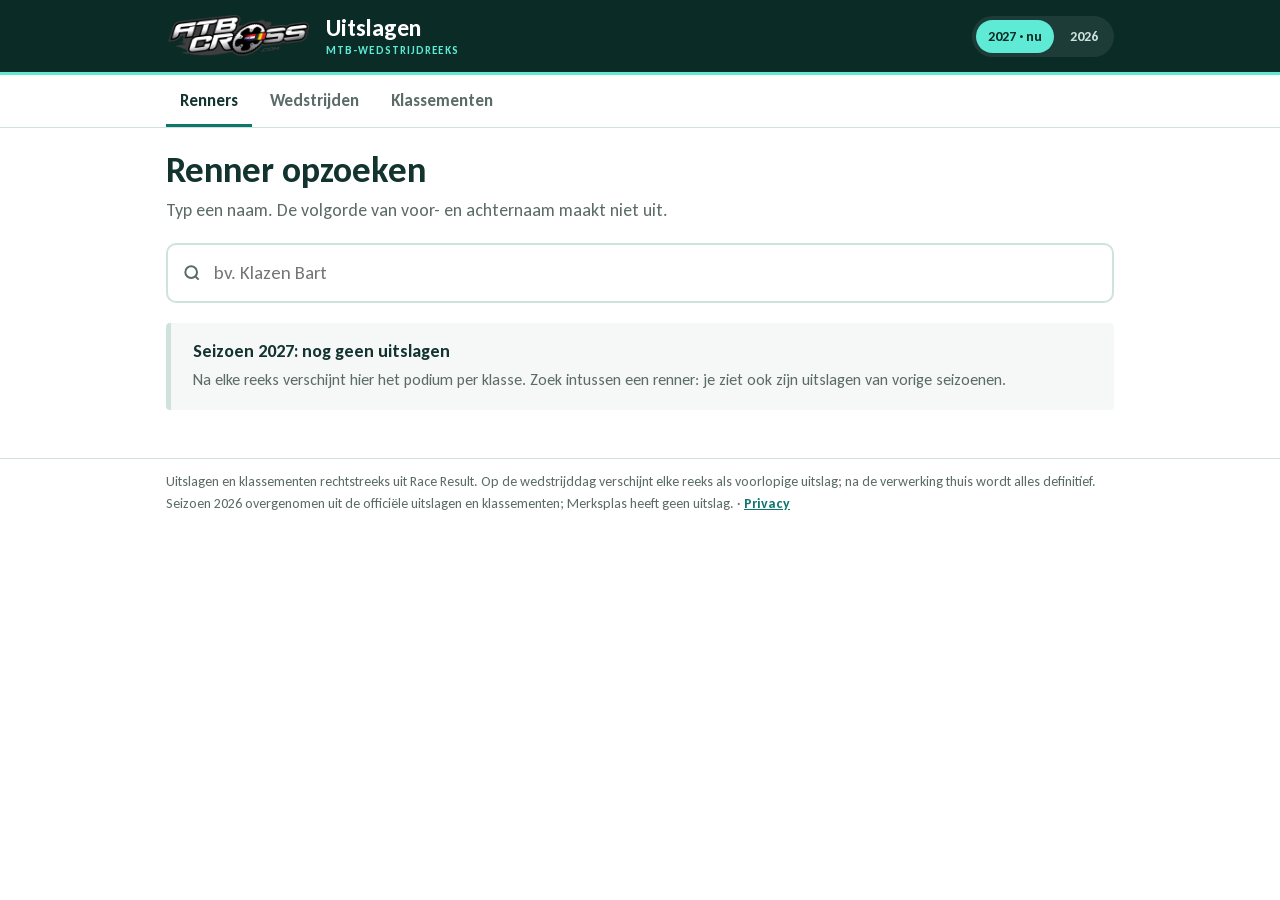
==== commit 7ea69caf: "Website 3.70: huisstijl (nachtgroen, petrol, Carlito)" ====
--- a/index.html
+++ b/index.html
@@ -9,7 +9,7 @@
 <meta name="description" content="Uitslagen en klassementen van ATB Cross, live op de wedstrijddag.">
 <link rel="icon" href="icon-192.png">
 <link rel="manifest" href="manifest.webmanifest">
-<meta name="theme-color" content="#111111">
+<meta name="theme-color" content="#0B2B26">
 <link rel="apple-touch-icon" href="apple-touch-icon.png">
 <meta name="apple-mobile-web-app-capable" content="yes">
 <meta name="mobile-web-app-capable" content="yes">
--- a/style.css
+++ b/style.css
@@ -1,183 +1,205 @@
-/* ATB Cross Uitslagen - opmaak (apart bestand: strikte Content-Security-Policy, geen inline stijl of script) */
-/* lettertypes staan op de eigen website: geen verbinding met Google (privacy) */
-@font-face { font-family: "Barlow"; font-weight: 400; font-style: normal; font-display: swap; src: url(fonts/barlow-400.woff) format("woff") }
-@font-face { font-family: "Barlow"; font-weight: 500; font-style: normal; font-display: swap; src: url(fonts/barlow-500.woff) format("woff") }
-@font-face { font-family: "Barlow"; font-weight: 600; font-style: normal; font-display: swap; src: url(fonts/barlow-600.woff) format("woff") }
-@font-face { font-family: "Barlow"; font-weight: 700; font-style: normal; font-display: swap; src: url(fonts/barlow-700.woff) format("woff") }
-@font-face { font-family: "Saira Extra Condensed"; font-weight: 600; font-style: normal; font-display: swap; src: url(fonts/saira-600.woff) format("woff") }
-@font-face { font-family: "Saira Extra Condensed"; font-weight: 800; font-style: normal; font-display: swap; src: url(fonts/saira-800.woff) format("woff") }
-
-/* Layout: kop met logo + seizoen, tabbalk, één kolom inhoud (max 980px); stuurbord-nummers als herkenbaar detail */
+/* ATB Cross Uitslagen - opmaak in de huisstijl (website 3.70, november 2026; digitale variant van huisstijlgids v1.0)
+   Nachtgroen als hoofdkleur, petrol en mint als accent, veel wit; signaaloranje alleen voor 'voorlopig' en meldingen.
+   Lettertype: Carlito (vrije licentie OFL 1.1, zelfde vorm en maten als Calibri), op de eigen site: geen verbinding met Google.
+   Apart bestand: strikte Content-Security-Policy, geen inline stijl of script. */
+
+@font-face { font-family: "Carlito"; font-weight: 400; font-style: normal; font-display: swap; src: url(fonts/carlito-400.woff) format("woff") }
+@font-face { font-family: "Carlito"; font-weight: 700; font-style: normal; font-display: swap; src: url(fonts/carlito-700.woff) format("woff") }
+
 :root {
-  --bg: #F3F2EE;          /* krijtgrijs, lichte gele zweem */
+  /* huisstijlkleuren */
+  --nachtgroen: #0B2B26;
+  --petrol: #0F766E;
+  --mint: #5EEAD4;
+  --lichtmint: #EEFAF6;
+  --lijngroen: #CFE3DD;
+  --tekst: #12332E;
+  --grijsgroen: #5B6B67;
+  --oranje: #D9670F;
+  --oranje-bg: #FFF3E3;
+  /* logokleuren: alleen als klein accent (stuurbord met rugnummer, snelste ronde) */
+  --plate: #FFD200; --plate-ink: #111111;
+
+  /* rollen */
+  --bg: #FFFFFF;
   --surface: #FFFFFF;
-  --ink: #15161A;
-  --muted: #646670;
-  --line: #DCDAD2;
-  --plate: #FFD200;       /* Belgisch geel, zoals in het logo */
-  --plate-ink: #111111;
-  --red: #D7262D;
-  --dag: #C2620A;         /* dagrenner */
-  --dag-bg: #FFF0DD;
-  --gold: #C9A227; --silver: #9AA0A6; --bronze: #B0723A;
-  --head: #0E0F11; --head-ink: #FFFFFF;
-  --f-display: "Saira Extra Condensed", "Arial Narrow", "Roboto Condensed", sans-serif;
-  --f-body: "Barlow", "Segoe UI", system-ui, sans-serif;
+  --surface-alt: #F6F8F7;
+  --ink: var(--tekst);
+  --muted: var(--grijsgroen);
+  --line: var(--lijngroen);
+  --accent: var(--petrol);          /* op wit: petrol (mint is te licht op wit) */
+  --head: var(--nachtgroen); --head-ink: #FFFFFF; --head-accent: var(--mint);
+  --dag: #A0520A; --dag-bg: #FFF3E3;
+  --gold: #B8901A; --silver: #8A9599; --bronze: #A8693A;
+  --f-body: "Carlito", "Calibri", "Segoe UI", system-ui, sans-serif;
 }
+/* donker: nachtgroene tinten, mint als accent */
 @media (prefers-color-scheme: dark) { :root:not([data-theme="light"]) {
-  --bg: #111215; --surface: #1B1C21; --ink: #EDEDEA; --muted: #A1A3AB; --line: #2E3038;
-  --plate: #FFD200; --plate-ink: #111111; --red: #FF5A5F; --dag: #FFAA55; --dag-bg: #3A2A16;
-  --head: #000000; --head-ink: #FFFFFF; color-scheme: dark } }
+  --bg: #121514; --surface: #1A1E1D; --surface-alt: #1F2423; --ink: #ECEFEE; --muted: #A3ABA9; --line: #2C3331;
+  --accent: var(--mint); --head: #0B2B26; --dag: #FFB066; --dag-bg: #3A2A16; --oranje-bg: #3A2A16; --oranje: #FFA24D;
+  --gold: #E3BE4A; --silver: #B8C2C5; --bronze: #D8925A; color-scheme: dark } }
 :root[data-theme="dark"] {
-  --bg: #111215; --surface: #1B1C21; --ink: #EDEDEA; --muted: #A1A3AB; --line: #2E3038;
-  --plate: #FFD200; --plate-ink: #111111; --red: #FF5A5F; --dag: #FFAA55; --dag-bg: #3A2A16;
-  --head: #000000; --head-ink: #FFFFFF; color-scheme: dark }
+  --bg: #121514; --surface: #1A1E1D; --surface-alt: #1F2423; --ink: #ECEFEE; --muted: #A3ABA9; --line: #2C3331;
+  --accent: var(--mint); --head: #0B2B26; --dag: #FFB066; --dag-bg: #3A2A16; --oranje-bg: #3A2A16; --oranje: #FFA24D;
+  --gold: #E3BE4A; --silver: #B8C2C5; --bronze: #D8925A; color-scheme: dark }
 
 * { box-sizing: border-box }
-body { margin: 0; background: var(--bg); color: var(--ink); font-family: var(--f-body); font-size: 15px; line-height: 1.45 }
+body { margin: 0; background: var(--bg); color: var(--ink); font-family: var(--f-body); font-size: 16px; line-height: 1.5 }
 body::before { content: ""; position: fixed; inset: 0 0 auto; height: env(safe-area-inset-top, 0px); z-index: 10; background: var(--head) }
 .wrap { max-width: 980px; margin: 0 auto; padding-left: max(16px, env(safe-area-inset-left, 0px)); padding-right: max(16px, env(safe-area-inset-right, 0px)) }
 
+/* kop: nachtgroen vlak met het originele logo (zonder wit kader), label in mint */
 header.top { background: var(--head); color: var(--head-ink) }
-header.top .wrap { display: flex; align-items: center; gap: 14px; padding-block: 12px; flex-wrap: wrap }
-.logo { background: #FFFFFF; border-radius: 10px; padding: 6px 10px; display: flex; align-items: center }
-.logo img { height: 34px; display: block }
-.brand { display: flex; flex-direction: column; line-height: 1 }
-.brand b { font-family: var(--f-display); font-weight: 800; font-size: 26px; letter-spacing: .02em; text-transform: uppercase }
-.brand span { font-size: 12px; color: #B9BBC2; letter-spacing: .08em; text-transform: uppercase; margin-top: 4px }
-.seizoen { margin-left: auto; display: flex; gap: 6px; background: #22242A; padding: 4px; border-radius: 999px }
-.seizoen button { all: unset; cursor: pointer; padding: 6px 12px; border-radius: 999px; font-weight: 600; font-size: 13px; color: #C9CBD1 }
-.seizoen button[aria-pressed="true"] { background: var(--plate); color: var(--plate-ink) }
-.seizoen button:focus-visible { outline: 2px solid var(--plate); outline-offset: 2px }
-.stripe { height: 4px; background: linear-gradient(90deg, #0E0F11 0 33.3%, #FFD200 33.3% 66.6%, #E3242B 66.6%) }
+header.top .wrap { display: flex; align-items: center; gap: 16px; padding-block: 14px; flex-wrap: wrap }
+.logo { display: flex; align-items: center }
+.logo img { height: 44px; display: block }
+.brand { display: flex; flex-direction: column; line-height: 1.1 }
+.brand b { font-weight: 700; font-size: 24px }
+.brand span { font-size: 11px; font-weight: 700; color: var(--head-accent); letter-spacing: .1em; text-transform: uppercase; margin-top: 3px }
+.seizoen { margin-left: auto; display: flex; gap: 4px; background: rgba(255,255,255,.08); padding: 4px; border-radius: 999px }
+.seizoen button { all: unset; cursor: pointer; padding: 6px 12px; border-radius: 999px; font-weight: 700; font-size: 14px; color: #CFE3DD }
+.seizoen button[aria-pressed="true"] { background: var(--mint); color: var(--nachtgroen) }
+.seizoen button:focus-visible { outline: 2px solid var(--mint); outline-offset: 2px }
+.stripe { height: 3px; background: var(--mint) }
 
 nav.tabs { position: sticky; top: env(safe-area-inset-top, 0px); z-index: 5; background: var(--bg); border-bottom: 1px solid var(--line) }
 nav.tabs .wrap { display: flex; gap: 4px; overflow-x: auto }
-nav.tabs button { all: unset; cursor: pointer; padding: 12px 12px 10px; font-family: var(--f-display); font-weight: 600; font-size: 19px; letter-spacing: .03em; text-transform: uppercase; color: var(--muted); border-bottom: 3px solid transparent; white-space: nowrap }
-nav.tabs button[aria-selected="true"] { color: var(--ink); border-bottom-color: var(--red) }
-nav.tabs button:focus-visible { outline: 2px solid var(--red); outline-offset: -2px }
-
-main .wrap { padding-block: 20px 48px; display: flex; flex-direction: column; gap: 20px }
-h1, h2, h3 { font-family: var(--f-display); font-weight: 800; text-transform: uppercase; letter-spacing: .01em; line-height: 1; margin: 0; text-wrap: balance }
-h1 { font-size: clamp(30px, 6vw, 44px) }
-h2 { font-size: 26px }
-h3 { font-size: 20px; font-weight: 600 }
-.sub { color: var(--muted); margin: 6px 0 0; font-size: 20px; line-height: 1.45 }
-.eyebrow { font-size: 12px; font-weight: 700; letter-spacing: .1em; text-transform: uppercase; color: var(--muted) }
+nav.tabs button { all: unset; cursor: pointer; padding: 13px 14px 10px; font-weight: 700; font-size: 17px; color: var(--muted); border-bottom: 3px solid transparent; white-space: nowrap }
+nav.tabs button[aria-selected="true"] { color: var(--ink); border-bottom-color: var(--accent) }
+nav.tabs button:focus-visible { outline: 2px solid var(--accent); outline-offset: -2px }
+
+main .wrap { padding-block: 22px 48px; display: flex; flex-direction: column; gap: 20px }
+/* koppen volgens de gids: vet, nachtgroen, geen hoofdletters */
+h1, h2, h3 { font-weight: 700; line-height: 1.15; margin: 0; text-wrap: balance; color: var(--ink) }
+h1 { font-size: clamp(28px, 5.5vw, 36px) }
+h2 { font-size: 24px }
+h3 { font-size: 18px }
+.sub { color: var(--muted); margin: 6px 0 0; font-size: 18px; line-height: 1.45 }
+.sub b { color: var(--ink) }
+/* label: 8 pt vet, hoofdletters, petrol */
+.eyebrow { font-size: 12px; font-weight: 700; letter-spacing: .1em; text-transform: uppercase; color: var(--accent) }
 
 .zoek { position: relative }
-.zoek input { width: 100%; font: inherit; font-size: 20px; padding: 14px 16px 14px 46px; border-radius: 12px; border: 2px solid var(--line); background: var(--surface); color: var(--ink) }
-.zoek input:focus { outline: none; border-color: var(--plate) }
+.zoek input { width: 100%; font: inherit; font-size: 19px; padding: 14px 16px 14px 46px; border-radius: 10px; border: 2px solid var(--line); background: var(--surface); color: var(--ink) }
+.zoek input:focus { outline: none; border-color: var(--accent) }
 .zoek svg { position: absolute; left: 16px; top: 50%; transform: translateY(-50%); width: 20px; height: 20px; color: var(--muted) }
 
-.lijst { background: var(--surface); border: 1px solid var(--line); border-radius: 12px; overflow: hidden }
+.lijst { background: var(--surface); border: 1px solid var(--line); border-radius: 10px; overflow: hidden }
 .lijst > * + * { border-top: 1px solid var(--line) }
 .item { display: grid; grid-template-columns: auto 1fr auto; gap: 12px; align-items: center; padding: 10px 14px; cursor: pointer; background: none; border: 0; width: 100%; text-align: left; font: inherit; color: inherit }
-.item:hover, .item:focus-visible { background: color-mix(in srgb, var(--plate) 14%, var(--surface)); outline: none }
-.item .naam { font-weight: 600; min-width: 0 }
-.item .meta { color: var(--muted); font-size: 13px }
-.item .rechts { text-align: right; font-size: 13px; color: var(--muted); font-variant-numeric: tabular-nums }
-
-/* stuurbord: geel bord met zwart nummer */
-.plate { display: inline-flex; align-items: center; justify-content: center; min-width: 46px; height: 32px; padding: 0 6px; border-radius: 6px 6px 10px 10px; background: var(--plate); color: var(--plate-ink); font-family: var(--f-display); font-weight: 800; font-size: 20px; font-variant-numeric: tabular-nums; border: 2px solid #111; box-shadow: inset 0 -3px 0 rgba(0,0,0,.12) }
+.item:hover, .item:focus-visible { background: var(--surface-alt); outline: none }
+.item .naam { font-weight: 700; min-width: 0 }
+.item .meta { color: var(--muted); font-size: 14px; font-weight: 400 }
+.item .rechts { text-align: right; font-size: 14px; color: var(--muted); font-variant-numeric: tabular-nums }
+
+/* stuurbord: geel bord met zwart nummer (logokleur als klein, herkenbaar accent) */
+.plate { display: inline-flex; align-items: center; justify-content: center; min-width: 46px; height: 30px; padding: 0 6px; border-radius: 6px 6px 10px 10px; background: var(--plate); color: var(--plate-ink); font-weight: 700; font-size: 18px; font-variant-numeric: tabular-nums; border: 2px solid #111; box-shadow: inset 0 -3px 0 rgba(0,0,0,.12) }
 .plate.dag { background: #FFFFFF; border-style: dashed }
-.chip { display: inline-block; font-size: 11px; font-weight: 700; letter-spacing: .06em; text-transform: uppercase; padding: 2px 7px; border-radius: 999px; border: 1px solid var(--line); color: var(--muted); white-space: nowrap }
+.chip { display: inline-block; font-size: 11px; font-weight: 700; letter-spacing: .06em; text-transform: uppercase; padding: 2px 8px; border-radius: 999px; border: 1px solid var(--line); color: var(--muted); white-space: nowrap }
 .chip.dag { background: var(--dag-bg); color: var(--dag); border-color: transparent }
 .chip.kl { color: var(--ink) }
 
 .profiel { display: flex; flex-direction: column; gap: 18px }
 .profiel-kop { display: flex; gap: 16px; align-items: flex-start; flex-wrap: wrap }
 .profiel-kop .info { min-width: 0; flex: 1 }
-.terug { all: unset; cursor: pointer; color: var(--muted); font-weight: 600; font-size: 14px }
-.terug:focus-visible { outline: 2px solid var(--red) }
-.cijfers { display: grid; grid-template-columns: repeat(4, minmax(0, 1fr)); gap: 10px }
-.cijfer { background: var(--surface); border: 1px solid var(--line); border-radius: 12px; padding: 12px 14px }
-.cijfer b { display: block; font-family: var(--f-display); font-weight: 800; font-size: 34px; line-height: 1; font-variant-numeric: tabular-nums }
-.cijfer span { font-size: 12px; color: var(--muted); text-transform: uppercase; letter-spacing: .06em; font-weight: 600 }
+.terug { all: unset; cursor: pointer; color: var(--accent); font-weight: 700; font-size: 15px }
+.terug:focus-visible { outline: 2px solid var(--accent) }
+/* kerncijfers: donkere kaarten met cijfer in mint (bouwsteen 'Kaarten' uit de gids) */
+.cijfers { display: grid; grid-template-columns: repeat(4, minmax(0, 1fr)); gap: 8px }
+.cijfer { background: var(--surface); border: 1px solid var(--line); border-radius: 10px; padding: 12px 14px }
+.cijfer b { display: block; font-weight: 700; font-size: 32px; line-height: 1; color: var(--accent); font-variant-numeric: tabular-nums }
+.cijfer span { font-size: 12px; color: var(--muted); text-transform: uppercase; letter-spacing: .06em; font-weight: 700 }
 .cijfer.dag b { color: var(--dag) }
 @media (max-width: 560px) { .cijfers { grid-template-columns: repeat(2, minmax(0, 1fr)) } }
 
 .seizoensblok { display: flex; flex-direction: column; gap: 10px }
-.seizoensblok.vorig { opacity: .92 }
+.seizoensblok.vorig { opacity: .94 }
 .seizoenslabel { display: flex; align-items: center; gap: 10px }
 .seizoenslabel .chip.nu { background: var(--plate); color: var(--plate-ink); border-color: transparent }
 
-.tabel-wrap { overflow-x: auto; background: var(--surface); border: 1px solid var(--line); border-radius: 12px }
+/* tabel: kop nachtgroen met witte vette tekst, rijen afwisselend wit en lichtmint */
+.tabel-wrap { overflow-x: auto; background: var(--surface); border: 1px solid var(--line); border-radius: 6px }
 table { width: 100%; border-collapse: collapse; font-variant-numeric: tabular-nums }
-th { text-align: left; font-size: 11px; letter-spacing: .08em; text-transform: uppercase; color: var(--muted); font-weight: 700; padding: 10px 12px; border-bottom: 1px solid var(--line); white-space: nowrap }
+th { text-align: left; font-size: 12px; letter-spacing: .06em; text-transform: uppercase; color: var(--accent); background: var(--surface); font-weight: 700; padding: 10px 12px; border-bottom: 2px solid var(--line); white-space: nowrap }
 td { padding: 8px 12px; border-bottom: 1px solid var(--line); vertical-align: middle }
+tbody tr:nth-child(even) td { background: var(--surface-alt) }
 tr:last-child td { border-bottom: 0 }
-td.pl { font-family: var(--f-display); font-weight: 800; font-size: 22px; width: 52px }
+td.pl { font-weight: 700; font-size: 20px; width: 52px }
 td.pl.p1 { color: var(--gold) } td.pl.p2 { color: var(--silver) } td.pl.p3 { color: var(--bronze) }
 td.r, th.r { text-align: right; white-space: nowrap }
-td.naamcel { font-weight: 600; min-width: 160px }
+td.naamcel { font-weight: 700; min-width: 160px }
 td.naamcel button { all: unset; cursor: pointer; border-bottom: 1px dotted var(--muted) }
-td.naamcel button:hover, td.naamcel button:focus-visible { color: var(--red); border-bottom-color: var(--red) }
-td.club { color: var(--muted); font-size: 13px }
-tr.dagrij td { background: var(--dag-bg) }
+td.naamcel button:hover, td.naamcel button:focus-visible { color: var(--accent); border-bottom-color: var(--accent) }
+td.club { color: var(--muted); font-size: 14px }
+tr.dagrij td, tbody tr.dagrij:nth-child(even) td { background: var(--dag-bg) }
 
 .wedstrijden { display: grid; grid-template-columns: repeat(auto-fill, minmax(200px, 1fr)); gap: 10px }
-.wedstrijd { all: unset; cursor: pointer; background: var(--surface); border: 1px solid var(--line); border-radius: 12px; padding: 12px 14px; display: flex; flex-direction: column; gap: 4px }
-.wedstrijd:hover, .wedstrijd:focus-visible { border-color: var(--plate); outline: none }
-.wedstrijd .nr { font-family: var(--f-display); font-weight: 800; color: var(--red); font-size: 15px; letter-spacing: .06em }
-.wedstrijd .pl { font-family: var(--f-display); font-weight: 800; font-size: 24px; text-transform: uppercase; line-height: 1 }
-.wedstrijd .meta { font-size: 13px; color: var(--muted) }
-.wedstrijd[aria-current="true"] { border-color: var(--red); box-shadow: inset 0 0 0 1px var(--red) }
+.wedstrijd { all: unset; cursor: pointer; background: var(--surface); border: 1px solid var(--line); border-radius: 10px; padding: 12px 14px; display: flex; flex-direction: column; gap: 3px }
+.wedstrijd:hover, .wedstrijd:focus-visible { border-color: var(--accent); outline: none }
+.wedstrijd .nr { font-weight: 700; color: var(--accent); font-size: 13px; letter-spacing: .08em }
+.wedstrijd .pl { font-weight: 700; font-size: 22px; line-height: 1.1 }
+.wedstrijd .meta { font-size: 14px; color: var(--muted) }
+.wedstrijd[aria-current="true"] { border-color: var(--accent); box-shadow: inset 0 0 0 1px var(--accent) }
+
+
 
 .klassen { display: flex; gap: 6px; flex-wrap: wrap }
-.klassen button { all: unset; cursor: pointer; padding: 6px 14px; border-radius: 8px; border: 1px solid var(--line); background: var(--surface); font-family: var(--f-display); font-weight: 800; font-size: 18px }
+.klassen button { all: unset; cursor: pointer; padding: 6px 14px; border-radius: 8px; border: 1px solid var(--line); background: var(--surface); font-weight: 700; font-size: 17px }
 .klassen button[aria-pressed="true"] { background: var(--ink); color: var(--bg); border-color: var(--ink) }
-.klassen button:focus-visible { outline: 2px solid var(--red); outline-offset: 2px }
+.klassen button:focus-visible { outline: 2px solid var(--accent); outline-offset: 2px }
 
 .podiums { display: grid; grid-template-columns: repeat(auto-fill, minmax(260px, 1fr)); gap: 10px }
-.podium { background: var(--surface); border: 1px solid var(--line); border-radius: 12px; padding: 12px 14px; display: flex; flex-direction: column; gap: 6px }
+.podium { background: var(--surface); border: 1px solid var(--line); border-radius: 10px; padding: 12px 14px; display: flex; flex-direction: column; gap: 6px }
 .podium h3 { display: flex; justify-content: space-between; align-items: baseline }
 .podium ol { list-style: none; margin: 0; padding: 0; display: flex; flex-direction: column; gap: 4px }
 .podium li { display: grid; grid-template-columns: 22px 1fr auto; gap: 8px; align-items: center }
-.podium li b { font-family: var(--f-display); font-weight: 800; font-size: 18px }
-.podium li button { all: unset; cursor: pointer; font-weight: 600; min-width: 0; overflow: hidden; text-overflow: ellipsis; white-space: nowrap }
-.podium li button:hover, .podium li button:focus-visible { color: var(--red) }
-
-.leeg { background: var(--surface); border: 1px dashed var(--line); border-radius: 12px; padding: 22px; color: var(--muted) }
+.podium li b { font-weight: 700; font-size: 17px }
+.podium li button { all: unset; cursor: pointer; font-weight: 700; min-width: 0; overflow: hidden; text-overflow: ellipsis; white-space: nowrap }
+.podium li button:hover, .podium li button:focus-visible { color: var(--accent) }
+
+/* kader 'GOED OM TE WETEN': lichtmint met petrol balk */
+.leeg { background: var(--surface-alt); border-left: 5px solid var(--line); border-radius: 4px; padding: 18px 22px; color: var(--muted) }
 .leeg h3 { color: var(--ink); margin-bottom: 6px }
 .info-kaarten { display: grid; grid-template-columns: repeat(auto-fit, minmax(230px, 1fr)); gap: 10px }
 .info-kaarten .leeg p { margin: 6px 0 0 }
-footer { color: var(--muted); font-size: 15px; line-height: 1.55; padding-block: 8px 32px }
-footer a { color: var(--ink); font-weight: 600 }
+footer { color: var(--muted); font-size: 14px; line-height: 1.55; padding-block: 12px 32px; border-top: 1px solid var(--line) }
+footer a { color: var(--accent); font-weight: 700 }
 @media (prefers-reduced-motion: no-preference) { .fade { animation: fade .18s ease-out } @keyframes fade { from { opacity: .4 } to { opacity: 1 } } }
 
-/* live-balk, voorlopig, klassementen */
+/* live-balk en voorlopig: signaaloranje (zoals LET OP in de gids) */
 .live:empty { display: none }
-.live { background: #FFF4D6; color: #3B2F00; border-bottom: 1px solid #F0D27A; font-size: 17px }
+.live { background: var(--oranje-bg); color: var(--ink); border-bottom: 2px solid var(--oranje); font-size: 17px }
 .live .wrap { display: flex; align-items: center; gap: 8px; padding-block: 8px; flex-wrap: wrap }
-.live button { all: unset; cursor: pointer; margin-left: auto; font-weight: 700; background: #111; color: #FFD200; padding: 4px 12px; border-radius: 999px }
-.live button:focus-visible { outline: 2px solid var(--red); outline-offset: 2px }
-.puls { width: 10px; height: 10px; border-radius: 50%; background: var(--red); flex: none }
+.live button { all: unset; cursor: pointer; margin-left: auto; font-weight: 700; background: var(--ink); color: var(--bg); padding: 4px 14px; border-radius: 999px }
+.live button:focus-visible { outline: 2px solid var(--accent); outline-offset: 2px }
+.puls { width: 10px; height: 10px; border-radius: 50%; background: var(--oranje); flex: none }
 @media (prefers-reduced-motion: no-preference) { .puls { animation: puls 1.4s ease-in-out infinite } @keyframes puls { 50% { opacity: .25 } } }
-.chip.voorlopig { background: #FFF0DD; color: #A0520A; border-color: transparent }
-.melding { background: #FFF0DD; color: #6B3A08; border-radius: 12px; padding: 14px 18px; font-size: 19px; line-height: 1.5 }
-.klassen button small { font-family: var(--f-body); font-weight: 500; font-size: 12px; opacity: .7 }
-.klassen .stip { display: inline-block; width: 8px; height: 8px; border-radius: 50%; background: #E08A1E; margin-left: 6px; vertical-align: middle }
+.chip.voorlopig { background: var(--oranje-bg); color: var(--oranje); border-color: transparent }
+/* kader 'LET OP': lichtoranje met oranje balk */
+.melding { background: var(--oranje-bg); color: var(--ink); border-left: 5px solid var(--oranje); border-radius: 4px; padding: 14px 18px; font-size: 18px; line-height: 1.5 }
+.klassen button small { font-weight: 400; font-size: 12px; opacity: .75 }
+.klassen .stip { display: inline-block; width: 8px; height: 8px; border-radius: 50%; background: var(--oranje); margin-left: 6px; vertical-align: middle }
 .soorten { display: flex; gap: 6px; flex-wrap: wrap }
-.soorten button { all: unset; cursor: pointer; padding: 8px 16px; border-radius: 999px; border: 1px solid var(--line); background: var(--surface); font-weight: 700; font-size: 14px }
-.soorten button[aria-selected="true"] { background: var(--plate); color: var(--plate-ink); border-color: #111 }
-.soorten button:focus-visible { outline: 2px solid var(--red); outline-offset: 2px }
-.uitleg { color: var(--ink); font-size: 19px; line-height: 1.55; max-width: 72ch }
+.soorten button { all: unset; cursor: pointer; padding: 8px 16px; border-radius: 999px; border: 1px solid var(--line); background: var(--surface); font-weight: 700; font-size: 15px }
+.soorten button[aria-selected="true"] { background: var(--ink); color: var(--bg); border-color: var(--ink) }
+.soorten button:focus-visible { outline: 2px solid var(--accent); outline-offset: 2px }
+.uitleg { color: var(--ink); font-size: 18px; line-height: 1.55; max-width: 72ch }
 @media (max-width: 560px) { .sub, .uitleg, .melding { font-size: 17px } }
 table.stand td.r, table.stand th.r { padding-inline: 8px }
-td.totaal { font-family: var(--f-display); font-weight: 800; font-size: 20px }
+td.totaal { font-weight: 700; font-size: 18px }
 td.telt-niet { color: var(--muted); text-decoration: line-through; opacity: .7 }
 td.wissel { font-style: italic }
 tr.onofficieel td { color: var(--muted) }
 tr.onofficieel .plate { opacity: .6 }
-tr.scheiding td { background: var(--bg); font-size: 12px; font-weight: 700; letter-spacing: .06em; text-transform: uppercase; color: var(--muted) }
-.link { all: unset; cursor: pointer; font-weight: 600 }
-.link:hover, .link:focus-visible { color: var(--red) }
-td .meta { color: var(--muted); font-size: 12px; font-weight: 400 }
-table.rondes td.ronde { color: var(--muted); font-size: 13px; padding-inline: 7px }
+tr.scheiding td, tbody tr.scheiding:nth-child(even) td { background: var(--surface-alt); font-size: 12px; font-weight: 700; letter-spacing: .06em; text-transform: uppercase; color: var(--muted) }
+.link { all: unset; cursor: pointer; font-weight: 700 }
+.link:hover, .link:focus-visible { color: var(--accent) }
+td .meta { color: var(--muted); font-size: 13px; font-weight: 400 }
+table.rondes td.ronde { color: var(--muted); font-size: 14px; padding-inline: 7px }
 table.rondes td.tijd { font-weight: 700 }
 @media (max-width: 560px) { table.rondes .nrcol, table.rondes .catcol { display: none } table.rondes td, table.rondes th { padding-inline: 6px } }
 .snelst { background: var(--plate); color: var(--plate-ink); border-radius: 4px; padding: 1px 5px; font-weight: 700 }
 @media (max-width: 560px) { table.stand .nrcol { display: none } table.stand td, table.stand th { padding-inline: 6px } td.naamcel { min-width: 130px } }
 .stapel { display: flex; flex-direction: column; gap: 12px }
-.laden { color: var(--muted); font-size: 13px }
+.laden { color: var(--muted); font-size: 14px }
+@media (max-width: 560px) { .logo img { height: 36px } .brand b { font-size: 20px } }
